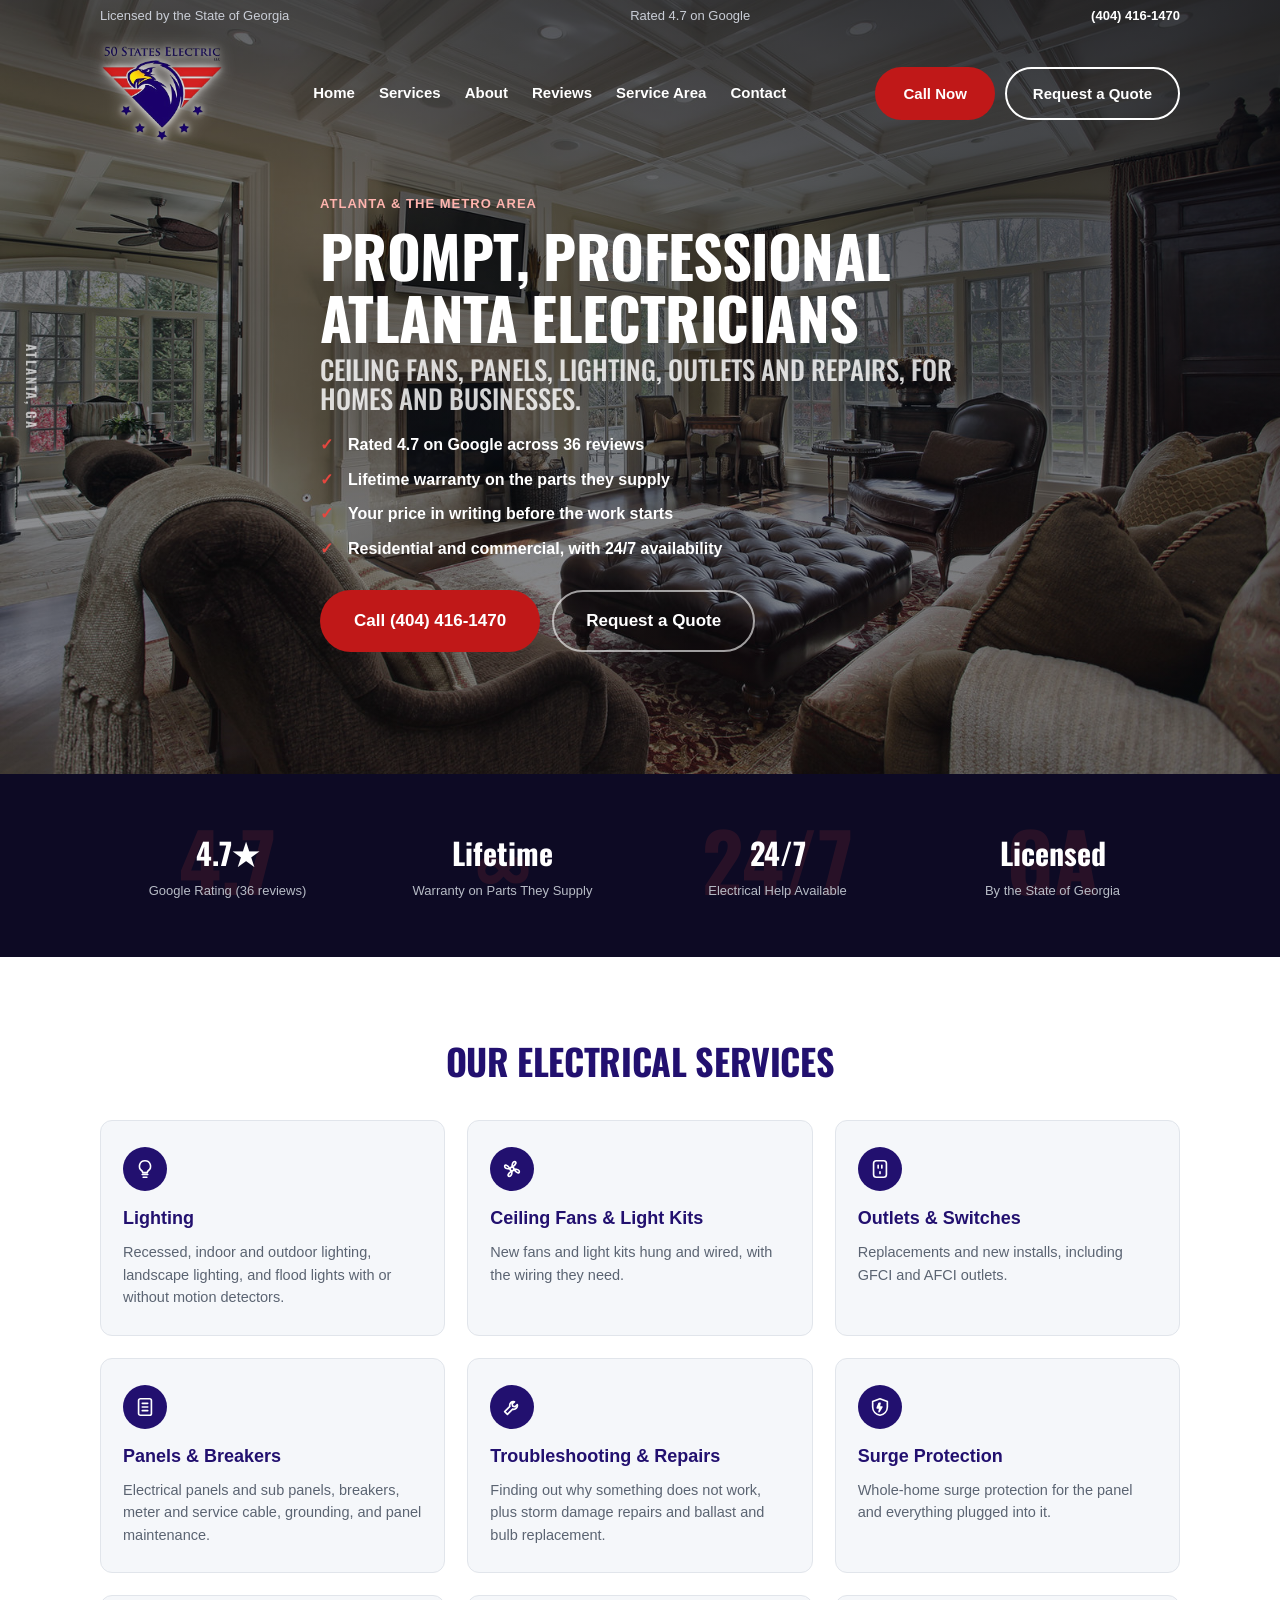
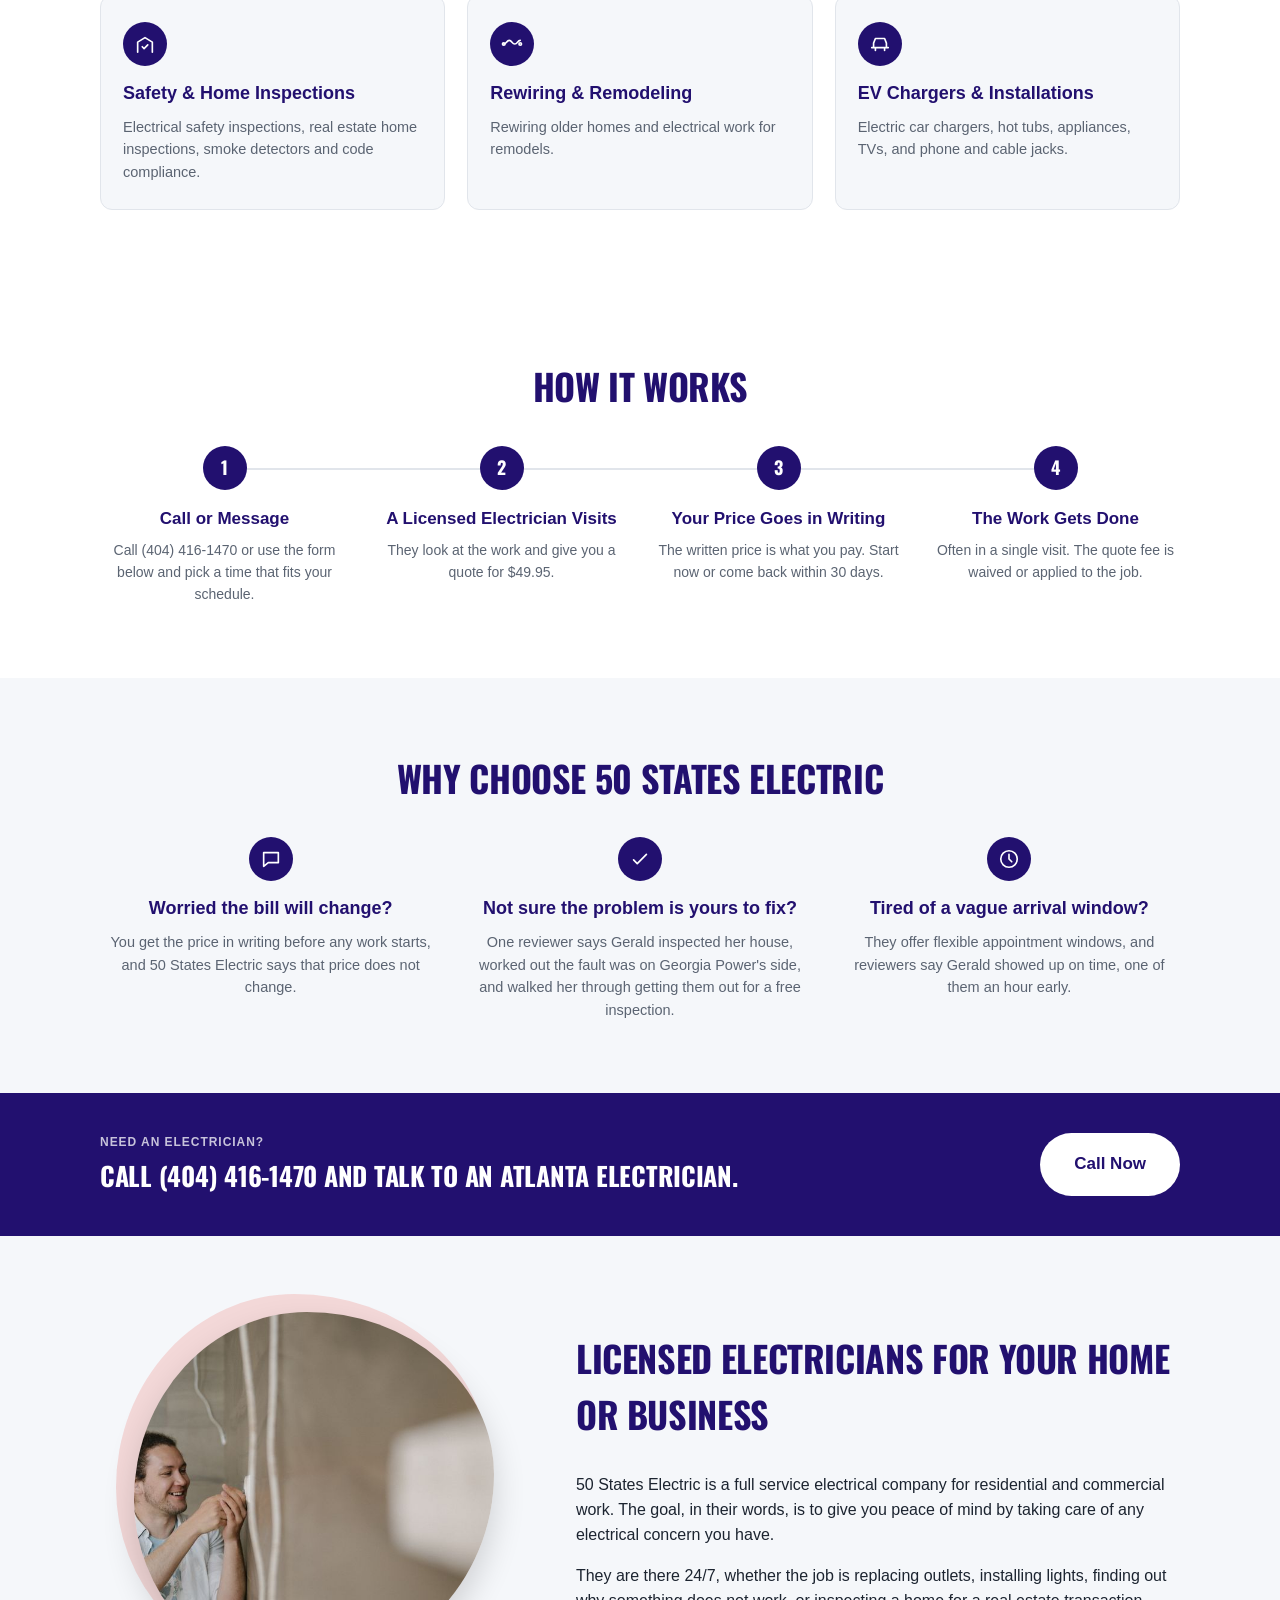
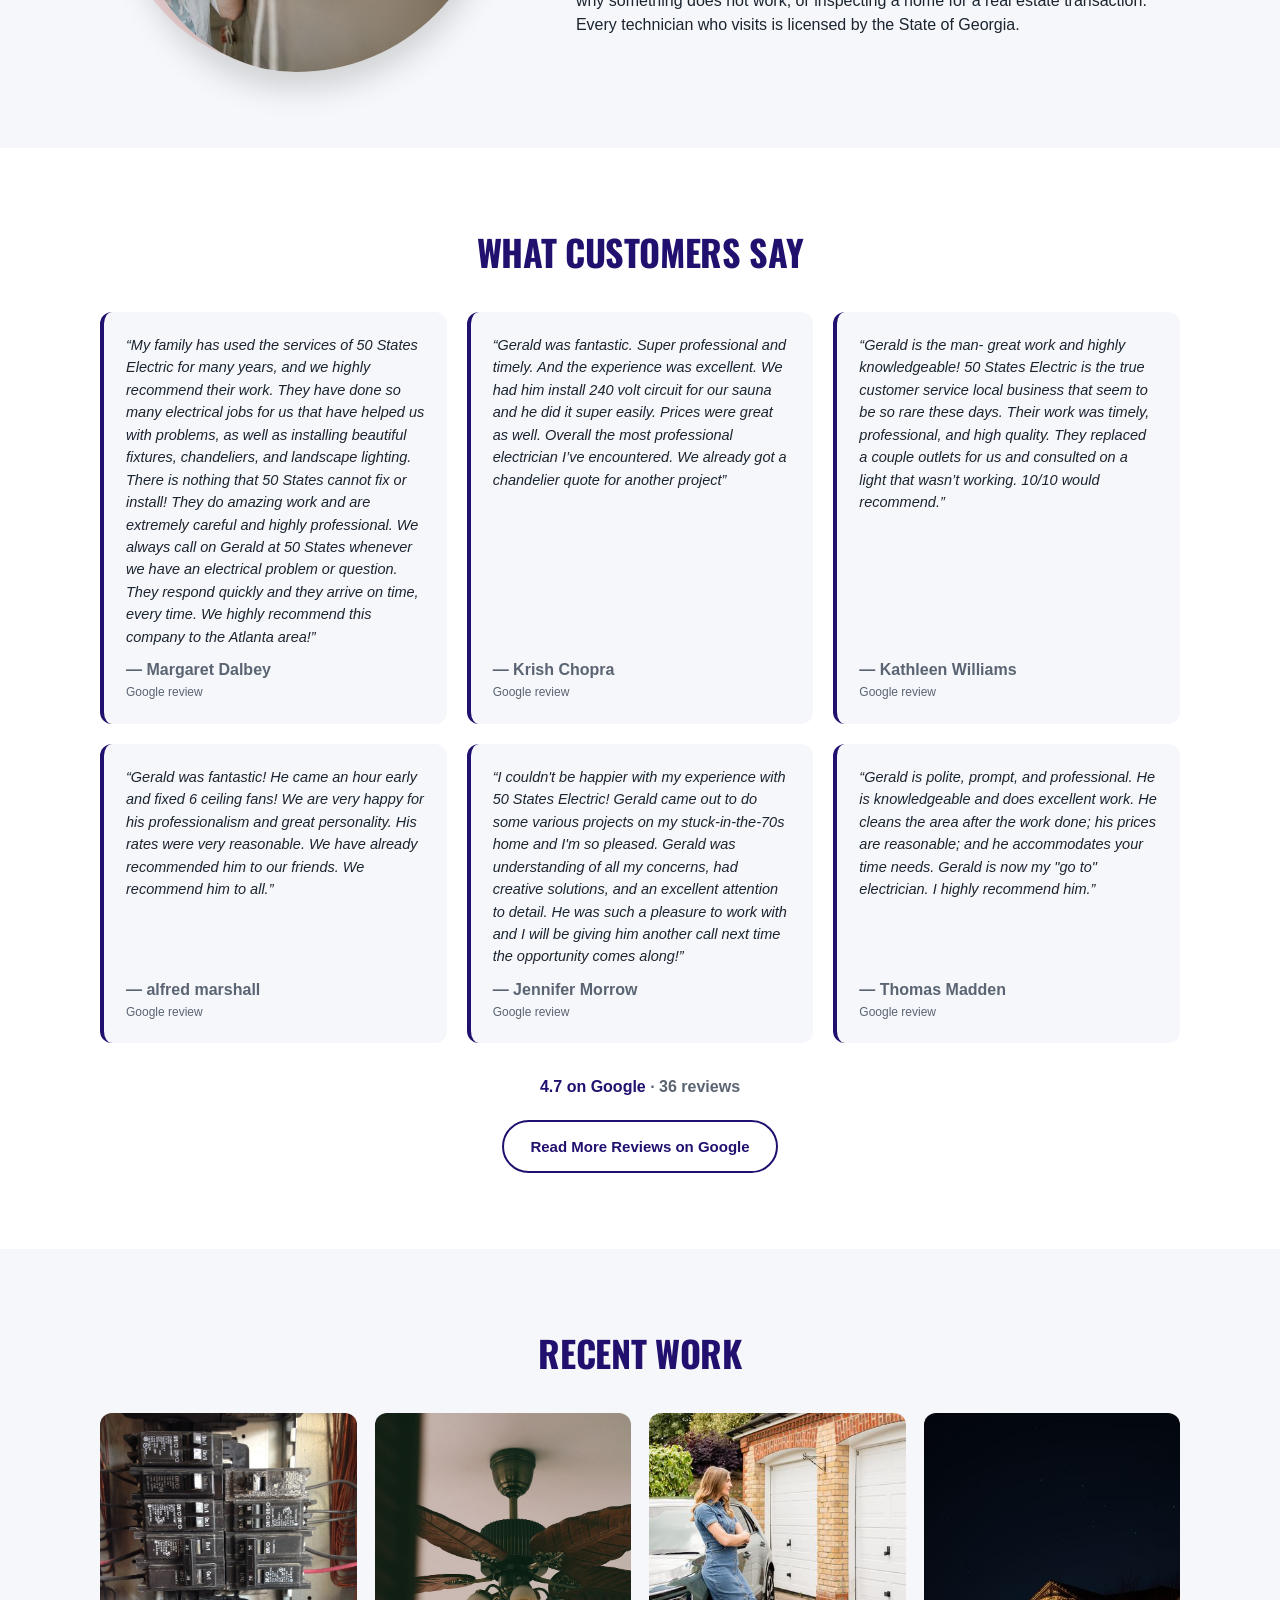
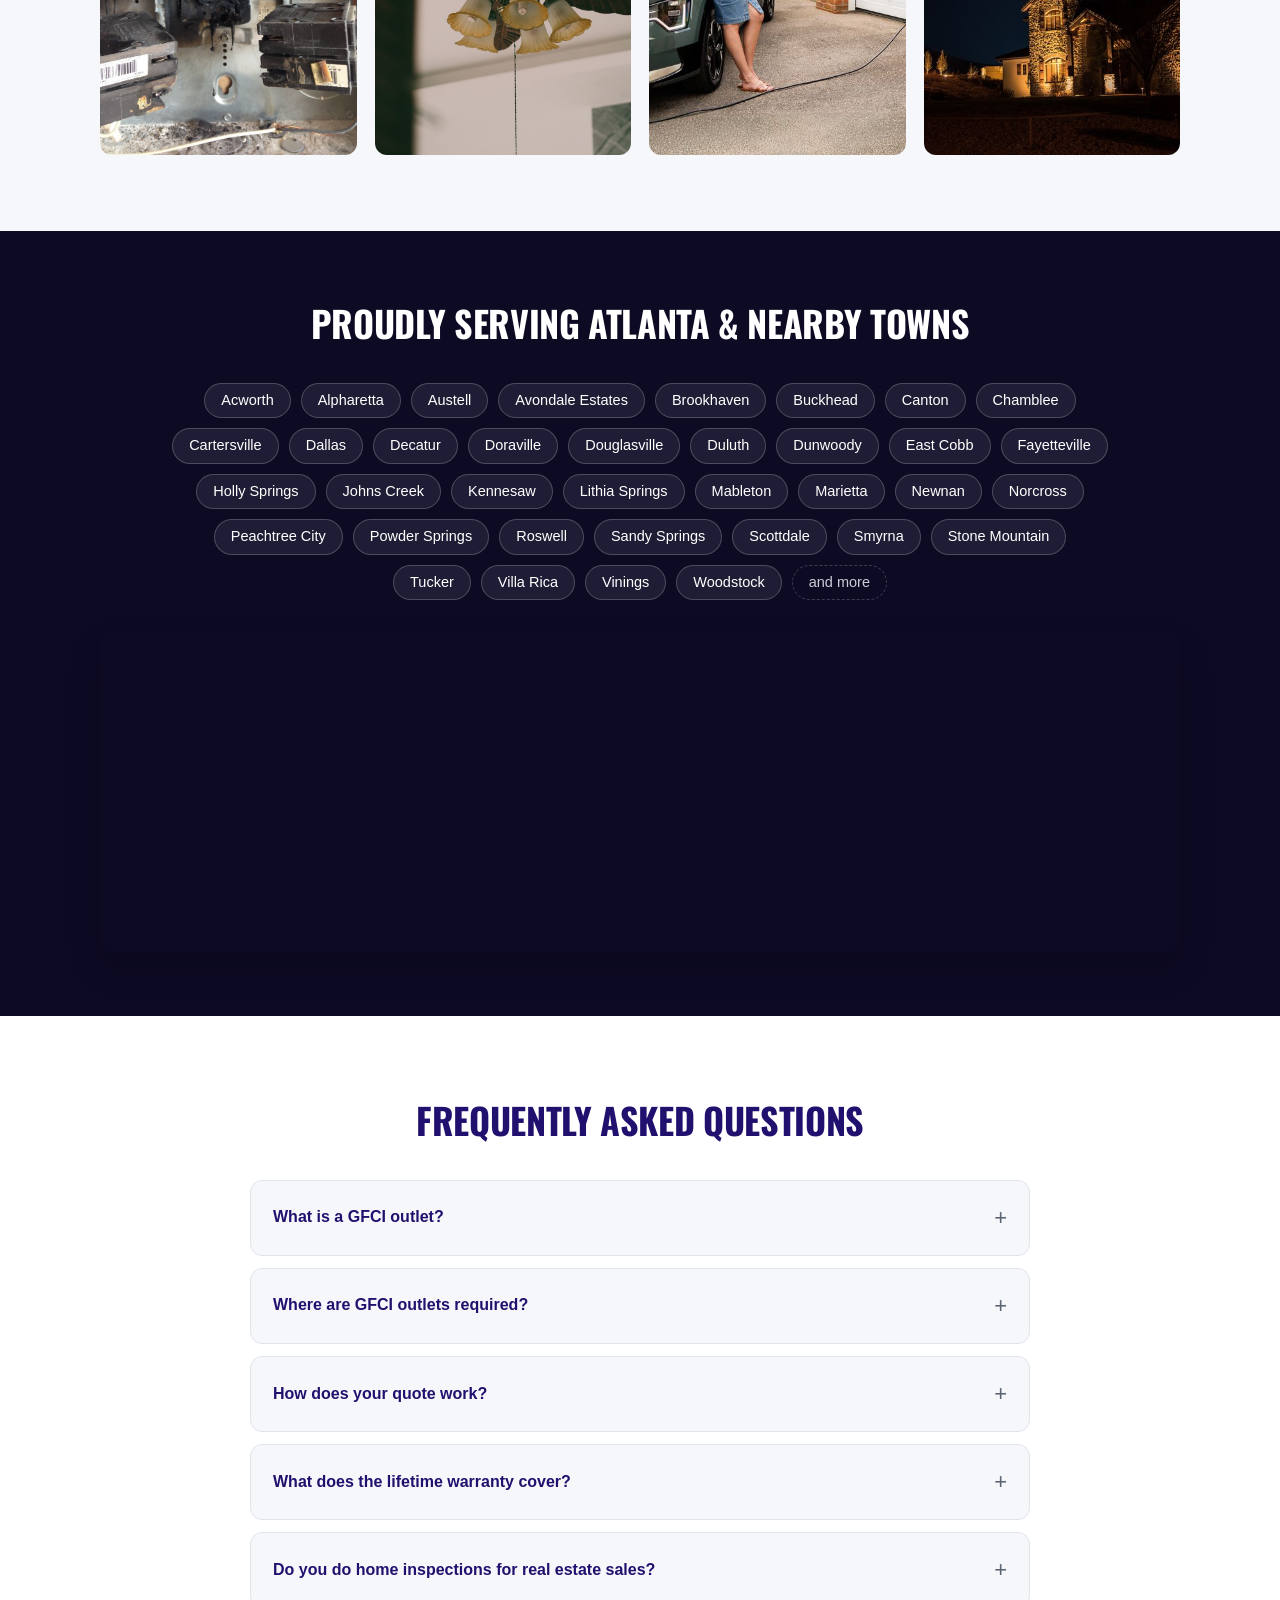
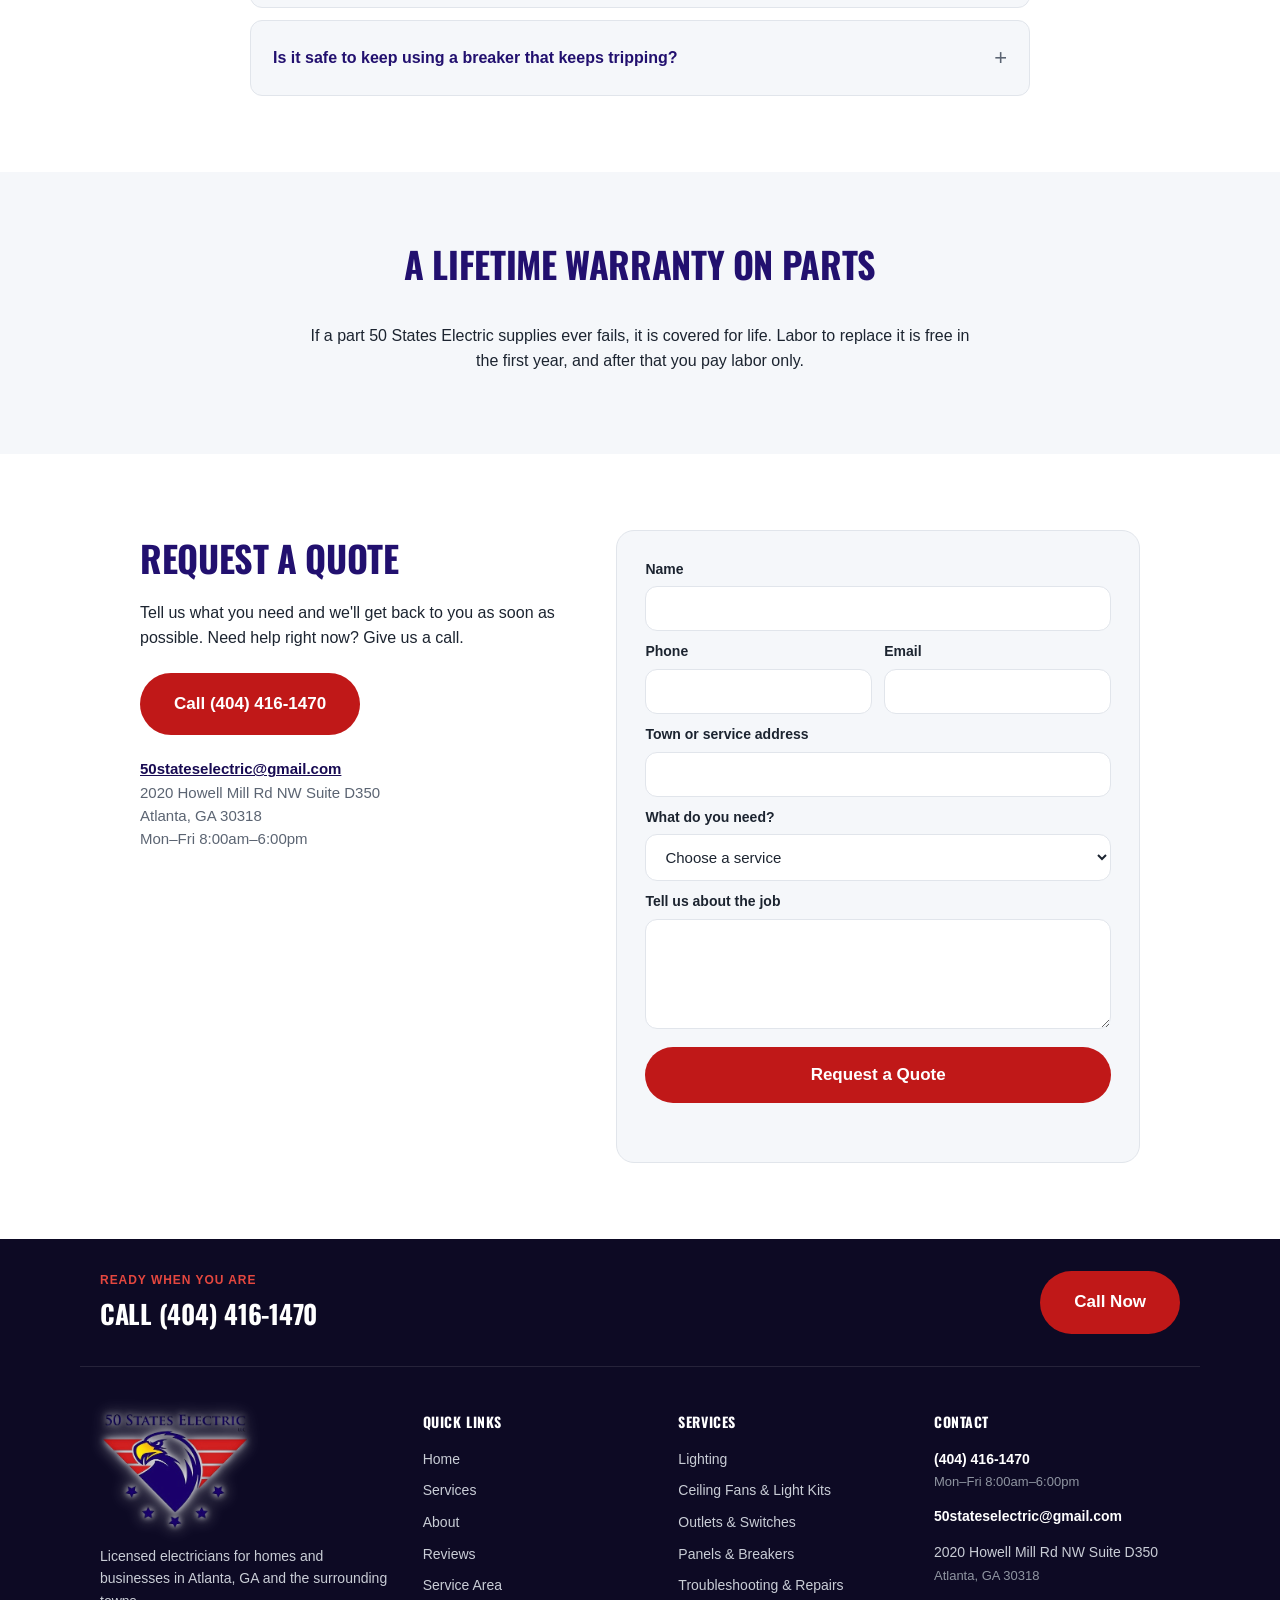
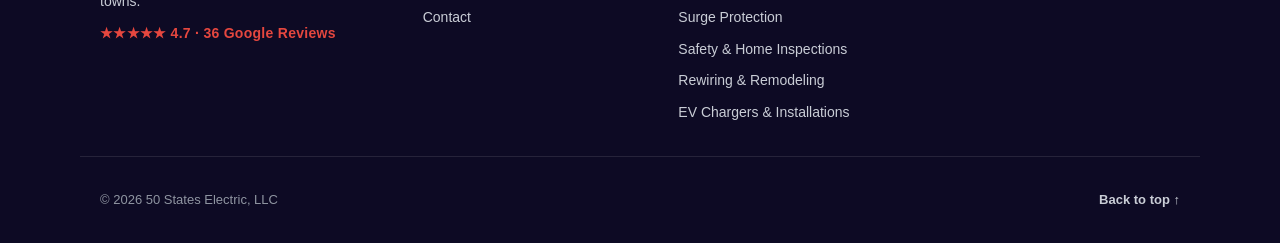
==== index.html @ 2126b383 "Free homepage rebuild for 50 States Electric (Atlanta, GA) Google rating (4.7, 36) and 6 verbatim Go" ====
<!DOCTYPE html>
<html lang="en">
<head>
<meta charset="UTF-8">
<meta name="viewport" content="width=device-width, initial-scale=1.0">
<title>Atlanta Electricians | 50 States Electric, LLC</title>
<meta name="description" content="Licensed Atlanta electricians for ceiling fans, panels, lighting and repairs. Rated 4.7 on Google, lifetime warranty on parts. Call (404) 416-1470.">
<meta name="robots" content="index, follow">
<meta property="og:type" content="website">
<meta property="og:site_name" content="50 States Electric, LLC">
<meta property="og:title" content="Atlanta Electricians | 50 States Electric, LLC">
<meta property="og:description" content="Ceiling fans, panels, lighting, outlets and repairs across metro Atlanta. Rated 4.7 on Google. Call (404) 416-1470.">
<meta property="og:locale" content="en_US">
<meta name="twitter:card" content="summary_large_image">
<meta name="twitter:title" content="Atlanta Electricians | 50 States Electric, LLC">
<meta name="twitter:description" content="Ceiling fans, panels, lighting, outlets and repairs across metro Atlanta. Rated 4.7 on Google.">
<!-- TODO before launch: add <link rel="canonical">, og:url, and og:image / twitter:image
     (needs a real domain and a hosted image; a data: URI won't work for social scrapers). -->
<script type="application/ld+json">
{
  "@context": "https://schema.org",
  "@type": "Electrician",
  "name": "50 States Electric, LLC",
  "telephone": "+1-404-416-1470",
  "email": "50stateselectric@gmail.com",
  "address": { "@type": "PostalAddress", "streetAddress": "2020 Howell Mill Rd NW Suite D350", "addressLocality": "Atlanta", "addressRegion": "GA", "postalCode": "30318", "addressCountry": "US" },
  "openingHoursSpecification": [{ "@type": "OpeningHoursSpecification", "dayOfWeek": ["Monday", "Tuesday", "Wednesday", "Thursday", "Friday"], "opens": "08:00", "closes": "18:00" }],
  "areaServed": [{ "@type": "City", "name": "Atlanta, GA" }, { "@type": "City", "name": "Marietta, GA" }, { "@type": "City", "name": "Decatur, GA" }, { "@type": "City", "name": "Sandy Springs, GA" }, { "@type": "City", "name": "Roswell, GA" }, { "@type": "City", "name": "Alpharetta, GA" }],
  "aggregateRating": { "@type": "AggregateRating", "ratingValue": "4.7", "reviewCount": "36", "bestRating": "5" },
  "review": [
    {"@type": "Review", "author": {"@type": "Person", "name": "Margaret Dalbey"}, "reviewBody": "My family has used the services of 50 States Electric for many years, and we highly recommend their work. They have done so many electrical jobs for us that have helped us with problems, as well as installing beautiful fixtures, chandeliers, and landscape lighting. There is nothing that 50 States cannot fix or install! They do amazing work and are extremely careful and highly professional. We always call on Gerald at 50 States whenever we have an electrical problem or question. They respond quickly and they arrive on time, every time. We highly recommend this company to the Atlanta area!"},
    {"@type": "Review", "author": {"@type": "Person", "name": "Krish Chopra"}, "reviewBody": "Gerald was fantastic. Super professional and timely. And the experience was excellent. We had him install 240 volt circuit for our sauna and he did it super easily. Prices were great as well. Overall the most professional electrician I’ve encountered. We already got a chandelier quote for another project"},
    {"@type": "Review", "author": {"@type": "Person", "name": "Kathleen Williams"}, "reviewBody": "Gerald is the man- great work and highly knowledgeable! 50 States Electric is the true customer service local business that seem to be so rare these days. Their work was timely, professional, and high quality. They replaced a couple outlets for us and consulted on a light that wasn’t working. 10/10 would recommend."},
    {"@type": "Review", "author": {"@type": "Person", "name": "alfred marshall"}, "reviewBody": "Gerald was fantastic! He came an hour early and fixed 6 ceiling fans! We are very happy for his professionalism and great personality. His rates were very reasonable. We have already recommended him to our friends. We recommend him to all."},
    {"@type": "Review", "author": {"@type": "Person", "name": "Jennifer Morrow"}, "reviewBody": "I couldn't be happier with my experience with 50 States Electric! Gerald came out to do some various projects on my stuck-in-the-70s home and I'm so pleased. Gerald was understanding of all my concerns, had creative solutions, and an excellent attention to detail. He was such a pleasure to work with and I will be giving him another call next time the opportunity comes along!"},
    {"@type": "Review", "author": {"@type": "Person", "name": "Thomas Madden"}, "reviewBody": "Gerald is polite, prompt, and professional. He is knowledgeable and does excellent work. He cleans the area after the work done; his prices are reasonable; and he accommodates your time needs. Gerald is now my \"go to\" electrician. I highly recommend him."}
  ]
}
</script>
<link rel="preconnect" href="https://fonts.googleapis.com">
<link rel="preconnect" href="https://fonts.gstatic.com" crossorigin>
<link href="https://fonts.googleapis.com/css2?family=Oswald:wght@500;700&display=swap" rel="stylesheet">
<style>
/* ============ Design tokens ============
   Swap these per-business. Pull the primary/accent from the business's real
   logo/brand if they have one — sample the actual pixel colors (PIL/Pillow)
   rather than eyeballing a hex value, it's consistently more accurate.
   Otherwise this navy/amber pairing reads as "trades/trust" without looking
   like a template. Keep it to ONE dominant accent color doing all the
   CTA/heading work; a second brand color (if any) should stay a sparing
   accent (underlines, stat ghost numerals) rather than a second competing
   button color. Dark sections use a near-black ink rather than a second
   brand color — see "Modern visual design patterns" in references/patterns.md. */
:root {
  --color-primary: #22106f;      /* logo navy, sampled from the eagle logo (~#180060) lightened slightly */
  --color-primary-dark: #170a52;
  --color-ink: #0d0a24;          /* near-black — full-bleed section bands */
  --color-accent: #e5473f;       /* logo red (sampled ~#c01818), lightened for use on dark bands */
  --color-accent-dark: #c01818;
  --color-text: #1c2430;
  --color-text-muted: #5b6472;
  --color-bg: #ffffff;
  --color-bg-alt: #f5f7fa;
  --color-border: #e1e5eb;
  --font-body: -apple-system, BlinkMacSystemFont, "Segoe UI", Roboto, Helvetica, Arial, sans-serif;
  --font-heading: "Oswald", var(--font-body);
  --radius: 12px;
  --radius-pill: 999px;
  --shadow: 0 2px 10px rgba(0,0,0,.08);
  --shadow-lift: 0 16px 32px rgba(0,0,0,.16);
}

* { box-sizing: border-box; }
html { scroll-behavior: smooth; }
body {
  margin: 0;
  font-family: var(--font-body);
  color: var(--color-text);
  background: var(--color-bg);
  line-height: 1.55;
}
img { max-width: 100%; display: block; }
a { color: inherit; }
.wrap { max-width: 1120px; margin: 0 auto; padding: 0 20px; }

.skip-link {
  position: absolute; left: -999px; top: 0; background: #fff; color: #000;
  padding: 10px 16px; z-index: 100;
}
.skip-link:focus { left: 10px; top: 10px; }

/* Scroll-reveal: opacity + slight rise, disabled outright for reduced-motion.
   Motion is decoration only — never applied to phone numbers or CTAs. */
.reveal { opacity: 0; transform: translateY(16px); transition: opacity .5s ease, transform .5s ease; }
.reveal.is-visible { opacity: 1; transform: translateY(0); }
@media (prefers-reduced-motion: reduce) {
  .reveal { opacity: 1; transform: none; transition: none; }
}

/* ============ Buttons ============ */
.btn {
  display: inline-block;
  padding: 13px 26px;
  border-radius: var(--radius-pill);
  font-weight: 600;
  text-decoration: none;
  border: 2px solid transparent;
  cursor: pointer;
  font-size: 15px;
  transition: background .15s ease, color .15s ease, border-color .15s ease, transform .15s ease;
}
.btn-primary { background: var(--color-primary); color: #fff; }
.btn-primary:hover { background: var(--color-primary-dark); }
.btn-outline { background: transparent; border-color: currentColor; }
.btn-outline:hover { background: rgba(0,0,0,.05); }
.btn-lg { padding: 16px 32px; font-size: 17px; }

/* ============ Header (transparent over the full-bleed hero photo, solid once scrolled) ============
   position: absolute at rest — NOT sticky — so the hero photo starts at true y=0 behind it;
   .is-scrolled (toggled in the footer script as soon as scrollY > 12) switches it to fixed with
   a solid background, which is normal sticky-header behavior for the rest of the page. */
.site-header { position: absolute; top: 0; left: 0; right: 0; z-index: 50; }
.site-header.is-scrolled { position: fixed; }

/* Once the header is fixed (scrolled), a bare anchor jump (skip-link, back-to-top, the footer's
   real #services link) lands the target flush with the viewport's true top — right where the
   fixed header now sits, burying the section's own heading under it. scroll-margin-top offsets
   the landing spot by the scrolled header's real height (measured: ~98px desktop, ~53px under
   the 640px breakpoint where the topbar is already hidden) plus a little breathing room. */
#main, #services, #about, #reviews, #service-area, #contact { scroll-margin-top: 112px; }
@media (max-width: 640px) {
  #main, #services, #about, #reviews, #service-area, #contact { scroll-margin-top: 66px; }
}

.topbar {
  background: transparent;
  color: #c9cdd6;
  font-size: 13px;
  transition: background .3s ease;
}
.site-header.is-scrolled .topbar { background: var(--color-ink); }
.topbar-inner {
  display: flex; flex-wrap: wrap; gap: 8px 20px;
  justify-content: space-between; align-items: center;
  padding: 6px 20px;
}
.topbar-phone { color: #fff; font-weight: 700; text-decoration: none; }
/* The topbar is sticky-header chrome that eats a disproportionate chunk of a
   phone viewport on every scroll position. The phone number is already a
   persistent nav button and a persistent bottom bar on mobile, so the topbar
   (hours + address) is redundant below this width — drop it to give content
   the room back. */
@media (max-width: 640px) {
  .topbar { display: none; }
}

.main-nav {
  display: flex; align-items: center; justify-content: space-between;
  gap: 16px; padding: 12px 20px;
  background: transparent;
  border-bottom: 1px solid transparent;
  transition: padding .2s ease, box-shadow .2s ease, background .3s ease, border-color .3s ease, backdrop-filter .3s ease;
}
.site-header.is-scrolled .main-nav {
  padding: 6px 20px; box-shadow: var(--shadow);
  background: rgba(255,255,255,.9);
  backdrop-filter: saturate(180%) blur(8px);
  border-bottom-color: var(--color-border);
}
.logo { display: flex; align-items: center; gap: 10px; text-decoration: none; }
.logo-badge {
  width: 60px; height: 60px; border-radius: 50%; overflow: hidden;
  position: relative; flex-shrink: 0; background: #fff;
  box-shadow: inset 0 0 0 1px var(--color-border);
  transition: width .2s ease, height .2s ease;
}
.site-header.is-scrolled .logo-badge { width: 46px; height: 46px; }
.logo-badge img { width: 100%; height: 100%; object-fit: cover; }
.logo-text {
  font-family: var(--font-heading); font-size: 22px; font-weight: 700;
  color: var(--color-primary); letter-spacing: -0.01em; text-transform: uppercase;
}
.nav-links { list-style: none; display: flex; gap: 24px; margin: 0; padding: 0; }
.nav-links a { text-decoration: none; font-weight: 600; font-size: 15px; color: #fff; transition: color .3s ease; }
.site-header.is-scrolled .nav-links a { color: var(--color-text); }
.nav-links a:hover { color: var(--color-accent); }
.site-header.is-scrolled .nav-links a:hover { color: var(--color-primary); }
.nav-ctas { display: flex; gap: 10px; }
.nav-ctas .btn-outline { border-color: #fff; color: #fff; transition: color .3s ease, border-color .3s ease; }
.site-header.is-scrolled .nav-ctas .btn-outline { border-color: var(--color-primary); color: var(--color-primary); }

/* Hamburger toggle — hidden on desktop, shown under the mobile breakpoint */
.menu-toggle {
  display: none; flex-direction: column; justify-content: center; align-items: center;
  gap: 5px; width: 40px; height: 40px; padding: 8px; margin: 0;
  background: transparent; border: none; cursor: pointer; flex-shrink: 0;
}
.menu-toggle span {
  display: block; width: 100%; height: 2px; background: #fff;
  border-radius: 2px; transition: transform .2s ease, opacity .2s ease, background .3s ease;
}
.site-header.is-scrolled .menu-toggle span { background: var(--color-primary); }
.menu-toggle[aria-expanded="true"] span:nth-child(1) { transform: translateY(7px) rotate(45deg); }
.menu-toggle[aria-expanded="true"] span:nth-child(2) { opacity: 0; }
.menu-toggle[aria-expanded="true"] span:nth-child(3) { transform: translateY(-7px) rotate(-45deg); }

/* Mobile dropdown menu — holds the nav links AND the Call/Estimate buttons on
   mobile, since there's no room for them in the header bar itself. Anchored
   under the header as a floating panel so it overlays the page instead of
   pushing content down. */
.mobile-menu {
  display: none;
  position: absolute; top: 100%; left: 0; right: 0;
  background: #fff; border-bottom: 1px solid var(--color-border);
  box-shadow: var(--shadow-lift);
  padding: 8px 20px 24px;
}
.mobile-menu.is-open { display: block; }
.mobile-menu-links { list-style: none; margin: 0; padding: 0; display: grid; }
.mobile-menu-links a {
  display: block; padding: 14px 2px; font-weight: 600; font-size: 16px;
  text-decoration: none; color: var(--color-text); border-bottom: 1px solid var(--color-border);
}
.mobile-menu-ctas { display: grid; gap: 10px; margin-top: 16px; }
.mobile-menu-ctas .btn { text-align: center; width: 100%; }
.mobile-menu-ctas .btn-outline { border-color: var(--color-primary); color: var(--color-primary); }

@media (max-width: 860px) {
  .nav-links { display: none; }  /* desktop inline nav — replaced by the mobile menu below */
  .nav-ctas { display: none; }   /* header buttons — moved into the mobile menu, not the header bar */
  .menu-toggle { display: flex; }
  .main-nav { position: relative; flex-wrap: nowrap; }
}
@media (min-width: 861px) {
  .mobile-menu { display: none !important; }
}

/* ============ Hero (premium/editorial tier — full-bleed photo, not boxed) ============
   Photo fills the section edge-to-edge with a dark gradient overlay for legibility; copy sits
   on top in a single column. Pairs with the transparent-over-photo header below: the header is
   taken out of flow (position: absolute) so the hero starts at true y=0 behind it, then swaps
   to position: fixed with a solid background once .is-scrolled is set (see site-header rules) —
   position: sticky does NOT work for this, it still reserves its own flow space. */
.hero {
  position: relative; min-height: 86vh; display: flex; align-items: center;
  overflow: hidden; background: var(--color-ink); color: #fff;
}
.hero-bg-photo {
  position: absolute; inset: 0; width: 100%; height: 100%; object-fit: cover; z-index: 0;
}
.hero::before {
  content: ""; position: absolute; inset: 0; z-index: 1; pointer-events: none;
  background: linear-gradient(200deg, rgba(6,8,14,.82) 0%, rgba(6,8,14,.55) 45%, rgba(6,8,14,.4) 100%);
}
.hero-inner {
  position: relative; z-index: 2;
  /* Longhand only — a shorthand `padding: Xpx 0 Ypx` here would silently wipe the horizontal
     padding .wrap already supplies (documented pitfall; verified with getComputedStyle below). */
  padding-top: 168px; padding-bottom: 96px;
}
.hero-copy { max-width: 640px; }
.eyebrow {
  text-transform: uppercase; letter-spacing: .08em; font-size: 13px;
  font-weight: 700; color: var(--color-accent); margin: 0 0 10px;
}
.hero h1 {
  font-family: var(--font-heading); font-size: clamp(34px, 5.2vw, 58px);
  line-height: 1.08; margin: 0 0 20px; color: #fff;
  text-transform: uppercase; letter-spacing: -0.01em;
}
.hero h1 .h1-sub {
  display: block; font-size: 0.46em; letter-spacing: 0;
  color: rgba(255,255,255,.82); font-weight: 500; margin-top: 6px;
}
.trust-bullets { list-style: none; margin: 0 0 28px; padding: 0; display: grid; gap: 10px; }
.trust-bullets li { font-weight: 600; padding-left: 28px; position: relative; }
.trust-bullets li::before {
  content: "✓"; position: absolute; left: 0; color: var(--color-accent); font-weight: 800;
}
.hero-ctas { display: flex; gap: 12px; flex-wrap: wrap; }

/* Rotated vertical edge label — a near-zero-cost editorial detail (see "Premium/editorial
   design tier" in references/patterns.md). Hidden on narrow phones where there's no room. */
.hero-edge-label {
  position: absolute; left: 22px; top: 50%; transform: translateY(-50%);
  writing-mode: vertical-rl; text-orientation: mixed;
  color: rgba(255,255,255,.65); font-family: var(--font-heading); font-weight: 700;
  letter-spacing: .14em; font-size: 13px; text-transform: uppercase; z-index: 2;
}
@media (max-width: 700px) { .hero-edge-label { display: none; } }

.photo-placeholder {
  background: repeating-linear-gradient(45deg, #dde3ec, #dde3ec 12px, #eef1f6 12px, #eef1f6 24px);
  border: 2px dashed #b7c0cf;
  border-radius: var(--radius);
  min-height: 280px;
  display: flex; align-items: center; justify-content: center;
  color: #5b6472; font-weight: 700; text-align: center; padding: 20px;
}

@media (max-width: 700px) {
  .hero { min-height: 78vh; }
}

/* ============ Trust stats bar (ghost-numeral treatment) ============
   data-ghost repeats the stat value as a huge, low-opacity watermark behind
   it — the single highest-payoff visual device found in the modern-design
   research. font-size uses clamp(), not a fixed px — a fixed size overflows
   into the neighboring column on narrow phones. */
.stats-bar { background: var(--color-ink); color: #fff; padding: 44px 0; }
.stats-grid {
  display: grid; grid-template-columns: repeat(4, 1fr); gap: 20px; text-align: center;
}
.stat { position: relative; padding: 12px 8px; overflow: hidden; }
.stat::before {
  content: attr(data-ghost);
  position: absolute; top: 50%; left: 50%; transform: translate(-50%, -55%);
  font-family: var(--font-heading); font-size: clamp(36px, 12vw, 80px); font-weight: 700;
  color: var(--color-accent); opacity: .12; white-space: nowrap; z-index: 0;
  pointer-events: none;
}
.stat-value { position: relative; z-index: 1; display: block; font-family: var(--font-heading); font-size: 30px; font-weight: 700; }
.stat-label { position: relative; z-index: 1; display: block; font-size: 13px; color: #b7bcc6; margin-top: 4px; }
@media (max-width: 700px) { .stats-grid { grid-template-columns: repeat(2, 1fr); } }

/* ============ Services ============ */
.services { padding: 76px 0; }
.services h2, .about h2, .testimonials h2, .service-area h2, .guarantee h2, .contact h2,
.process h2, .why-us h2, .gallery h2, .faq h2 {
  font-family: var(--font-heading); text-transform: uppercase; letter-spacing: -0.01em;
  font-size: clamp(26px, 3.4vw, 36px); color: var(--color-primary); margin: 0 0 32px; text-align: center;
}
.service-area h2 { color: #fff; }
.services-grid { display: grid; grid-template-columns: repeat(3, 1fr); gap: 22px; }
.service-card {
  background: var(--color-bg-alt); border-radius: var(--radius); padding: 26px 22px;
  border: 1px solid var(--color-border);
  transition: transform .2s ease, box-shadow .2s ease, border-color .2s ease;
}
.service-card:hover { transform: translateY(-6px); box-shadow: var(--shadow-lift); border-color: transparent; }
.service-icon {
  width: 44px; height: 44px; border-radius: 50%; background: var(--color-primary);
  display: flex; align-items: center; justify-content: center; margin-bottom: 14px;
}
.service-icon svg { width: 22px; height: 22px; stroke: #fff; fill: none; }
.service-card h3 { margin: 0 0 8px; color: var(--color-primary); font-size: 18px; }
.service-card p { margin: 0; color: var(--color-text-muted); font-size: 14.5px; }
@media (max-width: 860px) { .services-grid { grid-template-columns: repeat(2, 1fr); } }
@media (max-width: 560px) { .services-grid { grid-template-columns: 1fr; } }

/* ============ How It Works (process steps) ============ */
.process { padding: 72px 0; background: var(--color-bg); }
.process-grid { display: grid; grid-template-columns: repeat(4, 1fr); gap: 28px; position: relative; }
.process-grid::before {
  content: ""; position: absolute; top: 22px; left: 12.5%; right: 12.5%; height: 2px;
  background: var(--color-border); z-index: 0;
}
.process-step { position: relative; z-index: 1; text-align: center; }
.process-num {
  display: flex; align-items: center; justify-content: center; margin: 0 auto 16px;
  width: 44px; height: 44px; border-radius: 50%; background: var(--color-primary);
  color: #fff; font-family: var(--font-heading); font-weight: 700; font-size: 18px;
}
.process-step h3 { margin: 0 0 8px; color: var(--color-primary); font-size: 17px; }
.process-step p { margin: 0; color: var(--color-text-muted); font-size: 14px; }
@media (max-width: 860px) {
  .process-grid { grid-template-columns: 1fr 1fr; gap: 32px 20px; }
  .process-grid::before { display: none; }
}
@media (max-width: 480px) { .process-grid { grid-template-columns: 1fr; } }

/* ============ Why Choose Us ============ */
.why-us { padding: 72px 0; background: var(--color-bg-alt); }
.why-us-grid { display: grid; grid-template-columns: repeat(3, 1fr); gap: 28px; }
.why-us-item { text-align: center; }
.why-us-item .service-icon { margin: 0 auto 14px; }
.why-us-item h3 { margin: 0 0 8px; color: var(--color-primary); font-size: 18px; }
.why-us-item p { margin: 0; color: var(--color-text-muted); font-size: 14.5px; }
@media (max-width: 700px) { .why-us-grid { grid-template-columns: 1fr; gap: 32px; } }

/* ============ Mid-page CTA banner ============ */
.cta-banner { background: var(--color-primary); padding: 40px 0; }
.cta-banner-inner {
  display: flex; align-items: center; justify-content: space-between; gap: 20px; flex-wrap: wrap;
}
.cta-banner-eyebrow {
  margin: 0 0 4px; text-transform: uppercase; letter-spacing: .08em; font-size: 12px;
  font-weight: 700; color: rgba(255,255,255,.75);
}
.cta-banner h3 {
  margin: 0; font-family: var(--font-heading); text-transform: uppercase;
  font-size: clamp(19px, 2.4vw, 26px); color: #fff; letter-spacing: -0.01em;
}
.cta-banner .btn-primary { background: #fff; color: var(--color-primary); }
.cta-banner .btn-primary:hover { background: var(--color-bg-alt); }
@media (max-width: 560px) { .cta-banner-inner { flex-direction: column; text-align: center; } }

/* ============ About (blob-crop photo) ============
   A shaped (circle/blob) crop is the best fix for a stock or otherwise
   imperfect photo looking like an obvious placeholder rather than a
   deliberate design choice. */
.about { background: var(--color-bg-alt); padding: 76px 0; }
.about-inner { display: grid; grid-template-columns: .85fr 1.2fr; gap: 48px; align-items: center; }
.about-copy h2 { text-align: left; }
.about-media { position: relative; aspect-ratio: 1 / 1; max-width: 360px; margin: 0 auto; }
.about-media::before {
  content: ""; position: absolute; inset: -18px 6px 6px -18px;
  background: var(--color-accent); opacity: .18; border-radius: 48% 52% 55% 45% / 52% 45% 55% 48%;
  z-index: 0;
}
.about-media img.stock-photo {
  position: relative; z-index: 1; width: 100%; height: 100%; object-fit: cover;
  border-radius: 48% 52% 55% 45% / 52% 45% 55% 48%;
  box-shadow: var(--shadow-lift);
}
@media (max-width: 860px) { .about-inner { grid-template-columns: 1fr; } }

/* ============ Testimonials ============ */
.testimonials { padding: 76px 0; text-align: center; background: var(--color-bg); }
.testimonial-grid { display: grid; grid-template-columns: repeat(3, 1fr); gap: 20px; margin-bottom: 32px; text-align: left; }
.testimonial {
  margin: 0; background: var(--color-bg-alt); border-left: 4px solid var(--color-primary);
  padding: 22px; border-radius: var(--radius); display: flex; flex-direction: column;
  transition: transform .2s ease, box-shadow .2s ease;
}
.testimonial:hover { transform: translateY(-6px); box-shadow: var(--shadow-lift); }
.testimonial p { margin: 0 0 10px; font-style: italic; font-size: 14.5px; }
.testimonial cite { font-weight: 700; font-style: normal; color: var(--color-text-muted); margin-top: auto; }
@media (max-width: 900px) { .testimonial-grid { grid-template-columns: 1fr 1fr; } }
@media (max-width: 620px) { .testimonial-grid { grid-template-columns: 1fr; } }

/* ============ Recent Work gallery ============ */
.gallery { padding: 76px 0; background: var(--color-bg-alt); }
.gallery-grid { display: grid; grid-template-columns: repeat(4, 1fr); gap: 18px; }
/* .gallery-item is a real <button> (so it's keyboard/screen-reader operable), reset to look
   like the plain photo tile it replaces. */
.gallery-item {
  min-height: 0; aspect-ratio: 1 / 1; padding: 0; font-size: 13px;
  border: none; background: none; cursor: pointer; border-radius: var(--radius);
  display: block; width: 100%;
}
.gallery-item.photo-placeholder { padding: 12px; border-radius: var(--radius); }
img.stock-photo.gallery-photo {
  width: 100%; height: 100%; aspect-ratio: 1 / 1; object-fit: cover; border-radius: var(--radius);
  transition: transform .3s ease, box-shadow .3s ease;
}
.gallery-item:hover img.stock-photo.gallery-photo { transform: translateY(-4px); box-shadow: var(--shadow-lift); }
@media (max-width: 860px) { .gallery-grid { grid-template-columns: repeat(2, 1fr); } }

/* ============ Gallery lightbox ============
   Plain JS, zero dependencies. Focus moves to the close button on open and is trapped inside
   the dialog until closed; Escape closes and returns focus to the thumbnail that opened it. */
.lightbox {
  position: fixed; inset: 0; z-index: 200;
  display: flex; align-items: center; justify-content: center;
}
.lightbox[hidden] { display: none; }
.lightbox-backdrop { position: absolute; inset: 0; background: rgba(6,8,14,.9); }
.lightbox-content {
  position: relative; z-index: 1; max-width: min(900px, 92vw); max-height: 88vh;
  display: flex; flex-direction: column; align-items: center; gap: 12px;
}
.lightbox-img {
  max-width: 100%; max-height: 72vh; width: auto; height: auto;
  border-radius: var(--radius); box-shadow: var(--shadow-lift); display: block;
}
.lightbox-caption { color: #e7e9ee; font-size: 14px; text-align: center; margin: 0; max-width: 640px; }
.lightbox-close {
  position: absolute; top: -44px; right: 0; background: none; border: none; color: #fff;
  font-size: 32px; line-height: 1; cursor: pointer; padding: 4px 8px;
}
.lightbox-nav {
  position: absolute; top: 50%; transform: translateY(-50%);
  background: rgba(255,255,255,.12); border: none; color: #fff; width: 44px; height: 44px;
  border-radius: 50%; font-size: 26px; line-height: 1; cursor: pointer;
}
.lightbox-nav:hover { background: rgba(255,255,255,.24); }
.lightbox-prev { left: -56px; }
.lightbox-next { right: -56px; }
@media (max-width: 700px) {
  .lightbox-prev { left: 6px; }
  .lightbox-next { right: 6px; }
  .lightbox-close { top: -40px; }
}

/* ============ Service area (dark ink band) ============ */
.service-area { background: var(--color-ink); color: #fff; padding: 64px 0; text-align: center; }
.service-area-list { color: #c9cdd6; max-width: 760px; margin: 0 auto 28px; }
.map-embed { border-radius: var(--radius); overflow: hidden; box-shadow: var(--shadow-lift); }
.map-embed iframe { width: 100%; height: 320px; border: 0; display: block; filter: grayscale(.15); }

/* ============ FAQ (native details/summary accordion, zero JS) ============ */
.faq { padding: 76px 0; background: var(--color-bg); }
.faq-list { max-width: 780px; margin: 0 auto; display: grid; gap: 12px; }
.faq-item {
  background: var(--color-bg-alt); border: 1px solid var(--color-border); border-radius: var(--radius);
  padding: 4px 22px;
}
.faq-item summary {
  padding: 16px 0; font-weight: 700; color: var(--color-primary); cursor: pointer;
  list-style: none; display: flex; align-items: center; justify-content: space-between; gap: 16px;
}
.faq-item summary::-webkit-details-marker { display: none; }
.faq-item summary::after {
  content: "+"; font-size: 22px; font-weight: 400; color: var(--color-text-muted);
  flex-shrink: 0; transition: transform .2s ease;
}
.faq-item[open] summary::after { transform: rotate(45deg); }
.faq-item p { margin: 0 0 18px; color: var(--color-text-muted); font-size: 14.5px; }

/* ============ Guarantee ============ */
.guarantee { padding: 64px 0; text-align: center; background: var(--color-bg-alt); }
.guarantee-inner { max-width: 720px; margin: 0 auto; }
.guarantee blockquote { margin: 16px 0; font-style: italic; color: var(--color-text-muted); border-left: 3px solid var(--color-accent); padding-left: 16px; text-align: left; display: inline-block; }

/* ============ Contact ============ */
.contact { background: var(--color-bg); padding: 76px 0; text-align: center; }
.contact-inner { max-width: 520px; margin: 0 auto; }
.contact-inner .btn { margin-top: 22px; }
.contact-divider {
  margin: 22px 0 0; font-size: 13px; color: var(--color-text-muted);
  display: flex; align-items: center; gap: 12px;
}
.contact-divider::before, .contact-divider::after { content: ""; flex: 1; height: 1px; background: var(--color-border); }
.contact-form { display: grid; gap: 12px; margin-top: 20px; text-align: left; }
.contact-form input, .contact-form textarea {
  padding: 13px 15px; border: 1px solid var(--color-border); border-radius: var(--radius);
  font-family: inherit; font-size: 15px;
}
.contact-form textarea { min-height: 100px; resize: vertical; }

/* ============ Footer ============
   Not a bare 3-line block: a CTA band, a 4-column grid, a bottom bar. */
.site-footer { background: var(--color-ink); color: #c9cdd6; font-size: 14px; }

.footer-cta {
  display: flex; align-items: center; justify-content: space-between; gap: 20px;
  flex-wrap: wrap; padding-top: 32px; padding-bottom: 32px;
  border-bottom: 1px solid rgba(255,255,255,.1);
}
.footer-cta-eyebrow {
  margin: 0 0 4px; text-transform: uppercase; letter-spacing: .08em; font-size: 12px;
  font-weight: 700; color: var(--color-accent);
}
.footer-cta h3 {
  margin: 0; font-family: var(--font-heading); text-transform: uppercase;
  font-size: clamp(19px, 2.4vw, 26px); color: #fff; letter-spacing: -0.01em;
}

.footer-grid {
  display: grid; grid-template-columns: 1.3fr 1fr 1fr 1.1fr; gap: 32px;
  padding-top: 44px; padding-bottom: 32px;
}
.footer-col h4 {
  margin: 0 0 16px; color: #fff; font-family: var(--font-heading);
  text-transform: uppercase; font-size: 14px; letter-spacing: .04em;
}
.footer-brand .footer-logo { display: flex; align-items: center; gap: 10px; margin-bottom: 14px; }
.footer-brand .footer-logo .logo-badge { width: 52px; height: 52px; }
.footer-brand .footer-logo span.logo-text { font-size: 18px; color: #fff; }
.footer-brand p { margin: 0 0 10px; line-height: 1.6; }
.footer-rating { color: var(--color-accent); font-weight: 700; letter-spacing: .02em; }
.footer-col ul { list-style: none; margin: 0; padding: 0; display: grid; gap: 10px; }
.footer-col ul a { color: #c9cdd6; text-decoration: none; }
.footer-col ul a:hover { color: #fff; }
.footer-col .contact-line { margin: 0 0 14px; }
.footer-col .contact-line a { color: #fff; text-decoration: none; font-weight: 700; }
.footer-col .contact-line .muted { display: block; color: #8f95a1; font-size: 13px; margin-top: 2px; }

.footer-bottom {
  display: flex; align-items: center; justify-content: space-between; gap: 16px;
  flex-wrap: wrap; padding-top: 20px; padding-bottom: 20px;
  border-top: 1px solid rgba(255,255,255,.1);
  font-size: 13px; color: #8f95a1;
}
.back-to-top {
  color: #c9cdd6; text-decoration: none; font-weight: 600; font-size: 13px;
  background: none; border: none; cursor: pointer; padding: 0;
}
.back-to-top:hover { color: #fff; }

@media (max-width: 860px) {
  .footer-grid { grid-template-columns: 1fr 1fr; }
  .footer-brand { grid-column: 1 / -1; }
}
@media (max-width: 560px) {
  .footer-grid { grid-template-columns: 1fr; text-align: center; }
  .footer-brand .footer-logo { justify-content: center; }
  .footer-cta { flex-direction: column; text-align: center; }
  .footer-bottom { flex-direction: column; text-align: center; }
}

/* ============ Sticky mobile CTA ============ */
.sticky-cta {
  display: none;
  position: fixed; bottom: 0; left: 0; right: 0; z-index: 60;
  background: var(--color-primary); color: #fff; text-align: center;
  padding: 14px; font-weight: 800; text-decoration: none; font-size: 16px;
}
@media (max-width: 860px) { .sticky-cta { display: block; } body { padding-bottom: 54px; } }

/* ============ Ghost Coast Electric overrides ============
   The real logo is a black-and-white circle badge with the name lettered into it, so it drops
   straight into the circular .logo-badge crop with no wordmark beside it. Brand green sampled
   from the business's own site (rgb 68,145,51 = #449133); --color-primary is that green
   darkened slightly so white button text and green headings on white clear WCAG AA. */
.logo-badge { width: 76px; height: 76px; box-shadow: 0 2px 10px rgba(0,0,0,.35); }
.site-header.is-scrolled .logo-badge { width: 54px; height: 54px; }
.footer-brand .footer-logo .logo-badge { width: 84px; height: 84px; }

.emergency-callout {
  text-align: center; margin: 36px 0 0; font-weight: 600; color: var(--color-text-muted);
}

/* Real photo of downtown Rome, GA (from the business's own site) paired with the map,
   rather than stretched full-bleed — the source image is small (643x160) and would look
   soft blown up much larger than this. */
.service-area-grid {
  display: grid; grid-template-columns: 1fr 1.3fr; gap: 24px; align-items: stretch; margin-top: 8px;
}
.service-area-photo {
  margin: 0; border-radius: var(--radius); overflow: hidden; box-shadow: var(--shadow-lift);
  position: relative; display: flex;
}
.service-area-photo img { width: 100%; height: 100%; object-fit: cover; min-height: 220px; }
.service-area-photo figcaption {
  position: absolute; left: 0; right: 0; bottom: 0; padding: 10px 14px;
  background: linear-gradient(0deg, rgba(20,24,31,.85), transparent);
  color: #fff; font-size: 13px; font-weight: 600; text-align: left;
}
@media (max-width: 700px) {
  .service-area-grid { grid-template-columns: 1fr; }
}

/* Labeled form fields (never placeholder-only — a listed accessibility anti-pattern) */
.form-field { display: grid; gap: 6px; }
.form-field label { font-size: 13.5px; font-weight: 600; color: var(--color-text-muted); }
.contact-form input, .contact-form textarea { width: 100%; }

/* Explicit brand-colored focus ring, rather than relying on the browser default outline */
a:focus-visible, button:focus-visible, summary:focus-visible,
input:focus-visible, textarea:focus-visible {
  outline: 2px solid var(--color-primary); outline-offset: 2px;
}

.hero .btn-primary { background: var(--color-accent); color: #14181f; }
.hero .btn-primary:hover { background: #e8a444; }
.hero .btn-outline { color: #fff; border-color: rgba(255,255,255,.6); }
.hero .btn-outline:hover { background: rgba(255,255,255,.12); }
.hero-alt-phone { margin: 18px 0 0; font-size: 14px; color: rgba(255,255,255,.8); }
.hero-alt-phone a { color: #fff; font-weight: 700; }
.about-media img.stock-photo { object-position: center; }
.gallery-item img.stock-photo.gallery-photo { aspect-ratio: 3 / 4; }
.gallery-item { aspect-ratio: 3 / 4; }

.emergency-callout { margin-top: 32px; background: var(--color-ink); color: #fff; border-radius: var(--radius); padding: 22px 26px; display: flex; gap: 16px; align-items: center; justify-content: space-between; flex-wrap: wrap; }
.emergency-callout strong { font-family: var(--font-heading); text-transform: uppercase; font-size: 20px; }
.emergency-callout span { color: #c9cdd6; display: block; font-size: 14.5px; }
.emergency-callout .btn-primary { background: var(--color-accent); color: #14181f; }

/* Testimonials: 3 across on top, 2 wider below */
.testimonial-grid { grid-template-columns: repeat(6, 1fr); }
.testimonial-grid .testimonial { grid-column: span 2; }
.testimonial-grid .testimonial:nth-child(n+4) { grid-column: span 3; }
.testimonial cite span { display: block; font-weight: 500; font-size: 12px; }
@media (max-width: 900px) { .testimonial-grid { grid-template-columns: 1fr 1fr; } .testimonial-grid .testimonial, .testimonial-grid .testimonial:nth-child(n+4) { grid-column: span 1; } .testimonial-grid .testimonial:last-child { grid-column: 1 / -1; } }
@media (max-width: 620px) { .testimonial-grid { grid-template-columns: 1fr; } .testimonial-grid .testimonial:last-child { grid-column: auto; } }
.review-summary { color: var(--color-text-muted); margin: 0 0 20px; font-weight: 600; }
.review-summary strong { color: var(--color-primary); }
.review-links { display: flex; gap: 12px; justify-content: center; flex-wrap: wrap; }
.review-links .btn-outline { color: var(--color-primary); border-color: var(--color-primary); }

/* Contact: info + quote form (same layout as the other prospect builds) */
.contact-wrap { display: grid; grid-template-columns: .9fr 1.1fr; gap: 48px; align-items: start; text-align: left; max-width: 1040px; }
.contact-info h2 { text-align: left; margin-bottom: 16px; }
.contact-actions { display: flex; gap: 12px; flex-wrap: wrap; margin-top: 22px; }
.contact-lines { margin: 22px 0 0; color: var(--color-text-muted); font-size: 15px; }
.contact-lines a { color: var(--color-primary-dark); font-weight: 700; }
.contact-form { margin-top: 0; background: var(--color-bg-alt); border: 1px solid var(--color-border); border-radius: 18px; padding: 28px; gap: 10px; }
.contact-form input, .contact-form textarea, .contact-form select { width: 100%; padding: 13px 15px; border: 1px solid var(--color-border); border-radius: var(--radius); font-family: inherit; font-size: 15px; background: #fff; color: var(--color-text); }
.contact-form textarea { min-height: 110px; }
.contact-form label { font-weight: 600; font-size: 14px; margin-bottom: -4px; }
.contact-form .btn { margin-top: 8px; }
.form-row { display: grid; grid-template-columns: 1fr 1fr; gap: 12px; }
.form-row > div { display: grid; gap: 10px; }
.form-note { margin: 4px 0 0; font-size: 14px; color: var(--color-primary-dark); font-weight: 600; min-height: 1.2em; }
@media (max-width: 860px) { .contact-wrap { grid-template-columns: 1fr; gap: 28px; } }
@media (max-width: 480px) { .form-row { grid-template-columns: 1fr; } .contact-form { padding: 20px; } }

/* Real owner portrait: a rounded rectangle instead of the blob crop used for stock photos */
.about-media.real-photo { aspect-ratio: 3 / 4; max-width: 380px; }
.about-media.real-photo::before { border-radius: 24px; inset: -14px 10px 10px -14px; opacity: .22; }
.about-media.real-photo img { position: relative; z-index: 1; width: 100%; height: 100%; object-fit: cover; object-position: center 40%; border-radius: 18px; box-shadow: var(--shadow-lift); }
.hero-bg-photo { object-position: 70% 30%; }

/* Chat launcher: mirrors the "Let's Chat!" button on their current site, but routes to real channels
   (call, or the quote form) since their Wix chat can't be moved off Wix. */
.chat-widget { position: fixed; right: 20px; bottom: 20px; z-index: 900; font-family: var(--font-body); }
.chat-toggle {
  display: inline-flex; align-items: center; gap: 10px; border: 0; cursor: pointer;
  background: var(--color-primary); color: #fff; font: 700 15px/1 var(--font-body); letter-spacing: .06em; text-transform: uppercase;
  padding: 14px 20px; border-radius: var(--radius-pill); box-shadow: 0 8px 24px rgba(0,0,0,.28);
  transition: background .2s ease, transform .2s ease;
}
.chat-toggle:hover { background: var(--color-primary-dark); transform: translateY(-2px); }
.chat-toggle svg { width: 20px; height: 20px; fill: none; stroke: #fff; stroke-width: 2; stroke-linecap: round; stroke-linejoin: round; }
.chat-panel {
  position: absolute; right: 0; bottom: 62px; width: 300px; background: #fff; color: var(--color-text);
  border-radius: 16px; box-shadow: 0 16px 40px rgba(0,0,0,.28); overflow: hidden;
}
.chat-panel[hidden] { display: none; }
.chat-head { background: var(--color-ink); color: #fff; padding: 14px 18px; font-family: var(--font-heading); font-size: 18px; text-transform: uppercase; letter-spacing: .02em; }
.chat-body { padding: 16px 18px 18px; display: grid; gap: 10px; }
.chat-body p { margin: 0 0 4px; font-size: 14.5px; }
.chat-body .btn { text-align: center; }
.chat-body .btn-outline { color: var(--color-primary); border-color: var(--color-primary); }
@media (max-width: 860px) { .chat-widget { bottom: 70px; right: 14px; } .chat-toggle { padding: 12px 16px; font-size: 14px; } }
@media (max-width: 380px) { .chat-panel { width: calc(100vw - 28px); } }
@media (max-width: 860px) { .chat-label { display: none; } .chat-toggle { padding: 14px; } }


/* ============ 50 States Electric overrides ============ */
/* Logo is a wide eagle badge, not a round mark: show it whole, on white. */
.logo-badge { width: 124px; height: 99px; border-radius: 0; background: transparent; box-shadow: none; overflow: visible; }
.site-header.is-scrolled .logo-badge { width: 80px; height: 64px; box-shadow: none; }
.logo-badge img { object-fit: contain; padding: 0; filter: drop-shadow(0 0 3px rgba(255,255,255,.95)) drop-shadow(0 0 8px rgba(255,255,255,.6)); }
.site-header.is-scrolled .logo-badge img { filter: none; }
.hero .eyebrow { color: #ffb4ae; }
.footer-brand .footer-logo .logo-badge { width: 150px; height: 120px; }
.footer-brand .footer-logo .logo-badge img { filter: drop-shadow(0 0 3px rgba(255,255,255,.95)) drop-shadow(0 0 8px rgba(255,255,255,.6)); }

/* Buttons: one red CTA color on the navy palette. */
.btn-primary { background: #c01818; color: #fff; }
.btn-primary:hover { background: #a11212; }
.hero .btn-primary { background: #c01818; color: #fff; }
.hero .btn-primary:hover { background: #a11212; }
.emergency-callout .btn-primary, .chat-toggle { background: #c01818; color: #fff; }
.cta-banner .btn-primary { background: #fff; color: var(--color-primary); }
.cta-banner .btn-primary:hover { background: var(--color-bg-alt); }
.site-footer .btn-primary { background: #c01818; color: #fff; }
.site-header.is-scrolled .nav-links a:hover { color: #c01818; }

/* Testimonials: 6 reviews, 3 across, 2 rows. */
.testimonial-grid { grid-template-columns: repeat(3, 1fr); }
.testimonial-grid .testimonial, .testimonial-grid .testimonial:nth-child(n+4), .testimonial-grid .testimonial:last-child { grid-column: auto; }
@media (max-width: 900px) { .testimonial-grid { grid-template-columns: 1fr 1fr; } }
@media (max-width: 620px) { .testimonial-grid { grid-template-columns: 1fr; } }

/* Long town list under the service-area heading. */
.service-area-list { max-width: 880px; margin-left: auto; margin-right: auto; }

/* Service area: towns as chips instead of one long paragraph. */
.town-list { list-style: none; margin: 0 auto 32px; padding: 0; max-width: 940px; display: flex; flex-wrap: wrap; justify-content: center; gap: 10px; }
.town-list li { padding: 8px 16px; border-radius: 999px; background: rgba(255,255,255,.08); border: 1px solid rgba(255,255,255,.2); color: #fff; font-size: 14.5px; line-height: 1.2; transition: background .2s ease, border-color .2s ease; }
.town-list li:hover { background: rgba(229,71,63,.28); border-color: var(--color-accent); }
.town-list li.town-more { background: transparent; border-style: dashed; color: #c9cdd6; }

.hero-bg-photo { object-position: 50% 45%; }

</style>
</head>
<body>

<a class="skip-link" href="#main">Skip to main content</a>

<!-- ============ 1. HEADER ============ -->
<header class="site-header" id="site-header">
  <div class="topbar">
    <div class="wrap topbar-inner">
      <span class="topbar-item">Licensed by the State of Georgia</span>
      <span class="topbar-item">Rated 4.7 on Google</span>
      <a class="topbar-item topbar-phone" href="tel:+14044161470">(404) 416-1470</a>
    </div>
  </div>
  <div class="wrap main-nav">
    <a class="logo" href="#main" aria-label="50 States Electric, home">
      <span class="logo-badge"><img src="[data-uri]" alt="50 States Electric logo" width="378" height="303"></span>
    </a>
    <nav aria-label="Primary">
      <!-- Homepage-only teaser: nav items are inert until the full multipage build. -->
      <ul class="nav-links">
        <li><a href="#" onclick="return false;">Home</a></li>
        <li><a href="#" onclick="return false;">Services</a></li>
        <li><a href="#" onclick="return false;">About</a></li>
        <li><a href="#" onclick="return false;">Reviews</a></li>
        <li><a href="#" onclick="return false;">Service Area</a></li>
        <li><a href="#" onclick="return false;">Contact</a></li>
      </ul>
    </nav>
    <div class="nav-ctas">
      <a class="btn btn-primary" href="tel:+14044161470">Call Now</a>
      <a class="btn btn-outline" href="#contact">Request a Quote</a>
    </div>
    <button type="button" class="menu-toggle" id="menu-toggle" aria-expanded="false" aria-controls="mobile-menu" aria-label="Open menu">
      <span></span><span></span><span></span>
    </button>
    <div class="mobile-menu" id="mobile-menu">
      <ul class="mobile-menu-links">
        <li><a href="#" onclick="return false;">Home</a></li>
        <li><a href="#" onclick="return false;">Services</a></li>
        <li><a href="#" onclick="return false;">About</a></li>
        <li><a href="#" onclick="return false;">Reviews</a></li>
        <li><a href="#" onclick="return false;">Service Area</a></li>
        <li><a href="#" onclick="return false;">Contact</a></li>
      </ul>
      <div class="mobile-menu-ctas">
        <a class="btn btn-primary" href="tel:+14044161470">Call Now</a>
        <a class="btn btn-outline" href="#contact">Request a Quote</a>
      </div>
    </div>
  </div>
</header>

<main id="main">

  <!-- ============ 2. HERO ============ -->
  <!-- Hero photo: the living-room photo from the hero of 50stateselectric.com (their own choice of image;
       it looks like a stock library photo, not their job). Shows the work they do: ceiling fan, wall TV, recessed lights. -->
  <section class="hero">
    <img class="hero-bg-photo" src="[data-uri]" alt="Living room with a coffered ceiling, ceiling fan, recessed lights and a wall-mounted TV above a fireplace" loading="eager" width="1600" height="1067">
    <div class="hero-edge-label" aria-hidden="true">ATLANTA, GA</div>
    <div class="wrap hero-inner">
      <div class="hero-copy">
        <p class="eyebrow">Atlanta &amp; the Metro Area</p>
        <h1>Prompt, Professional Atlanta Electricians <span class="h1-sub">Ceiling fans, panels, lighting, outlets and repairs, for homes and businesses.</span></h1>
        <ul class="trust-bullets">
          <li>Rated 4.7 on Google across 36 reviews</li>
          <li>Lifetime warranty on the parts they supply</li>
          <li>Your price in writing before the work starts</li>
          <li>Residential and commercial, with 24/7 availability</li>
        </ul>
        <div class="hero-ctas">
          <a class="btn btn-primary btn-lg" href="tel:+14044161470">Call (404) 416-1470</a>
          <a class="btn btn-outline btn-lg" href="#contact">Request a Quote</a>
        </div>
      </div>
    </div>
  </section>

  <!-- ============ 3. TRUST STATS BAR ============
       Google 4.7 / 36 reviews read from their Google Business Profile (Sept 2026).
       Warranty, 24/7 and State of Georgia license are from their own About and home pages.
       Missing (ask the owner): license number, years in business. -->
  <section class="stats-bar" aria-label="Trust indicators">
    <div class="wrap stats-grid">
      <div class="stat reveal" data-ghost="4.7">
        <span class="stat-value">4.7★</span>
        <span class="stat-label">Google Rating (36 reviews)</span>
      </div>
      <div class="stat reveal" data-ghost="∞">
        <span class="stat-value">Lifetime</span>
        <span class="stat-label">Warranty on Parts They Supply</span>
      </div>
      <div class="stat reveal" data-ghost="24/7">
        <span class="stat-value">24/7</span>
        <span class="stat-label">Electrical Help Available</span>
      </div>
      <div class="stat reveal" data-ghost="GA">
        <span class="stat-value">Licensed</span>
        <span class="stat-label">By the State of Georgia</span>
      </div>
    </div>
  </section>

  <!-- ============ 4. SERVICES ============
       Grouped from the 26-item service list on 50stateselectric.com/services. -->
  <section id="services" class="services">
    <div class="wrap">
      <h2 class="reveal">Our Electrical Services</h2>
      <div class="services-grid">
        <div class="service-card reveal">
          <span class="service-icon" aria-hidden="true"><svg viewBox="0 0 24 24" stroke-width="1.8"><path d="M9 18h6M10 21h4M12 3a6 6 0 0 0-3.5 10.9c.6.5 1 1.2 1 2.1h5c0-.9.4-1.6 1-2.1A6 6 0 0 0 12 3z" stroke-linecap="round" stroke-linejoin="round" fill="none"/></svg></span>
          <h3>Lighting</h3>
          <p>Recessed, indoor and outdoor lighting, landscape lighting, and flood lights with or without motion detectors.</p>
        </div>
        <div class="service-card reveal">
          <span class="service-icon" aria-hidden="true"><svg viewBox="0 0 24 24" stroke-width="1.8"><circle cx="12" cy="12" r="2"/><path d="M12 10c0-4 1-6 3-6s2 3-3 6zM14 12c4 0 6 1 6 3s-3 2-6-3zM12 14c0 4-1 6-3 6s-2-3 3-6zM10 12c-4 0-6-1-6-3s3-2 6 3z" stroke-linecap="round" stroke-linejoin="round" fill="none"/></svg></span>
          <h3>Ceiling Fans &amp; Light Kits</h3>
          <p>New fans and light kits hung and wired, with the wiring they need.</p>
        </div>
        <div class="service-card reveal">
          <span class="service-icon" aria-hidden="true"><svg viewBox="0 0 24 24" stroke-width="1.8"><rect x="5" y="3" width="14" height="18" rx="3" fill="none"/><path d="M10 8v3M14 8v3M12 15v2" stroke-linecap="round"/></svg></span>
          <h3>Outlets &amp; Switches</h3>
          <p>Replacements and new installs, including GFCI and AFCI outlets.</p>
        </div>
        <div class="service-card reveal">
          <span class="service-icon" aria-hidden="true"><svg viewBox="0 0 24 24" stroke-width="1.8"><rect x="5" y="3" width="14" height="18" rx="2" fill="none"/><path d="M9 8h6M9 12h6M9 16h6" stroke-linecap="round"/></svg></span>
          <h3>Panels &amp; Breakers</h3>
          <p>Electrical panels and sub panels, breakers, meter and service cable, grounding, and panel maintenance.</p>
        </div>
        <div class="service-card reveal">
          <span class="service-icon" aria-hidden="true"><svg viewBox="0 0 24 24" stroke-width="1.8"><path d="M14.7 6.3a4 4 0 0 0-5 5L4 17l3 3 5.7-5.7a4 4 0 0 0 5-5l-2.4 2.4-2.6-.6-.6-2.6 2.6-2.2z" stroke-linecap="round" stroke-linejoin="round" fill="none"/></svg></span>
          <h3>Troubleshooting &amp; Repairs</h3>
          <p>Finding out why something does not work, plus storm damage repairs and ballast and bulb replacement.</p>
        </div>
        <div class="service-card reveal">
          <span class="service-icon" aria-hidden="true"><svg viewBox="0 0 24 24" stroke-width="1.8"><path d="M12 3 4 6v6c0 4.5 3.4 8 8 9 4.6-1 8-4.5 8-9V6l-8-3z" stroke-linecap="round" stroke-linejoin="round" fill="none"/><path d="m11 8-2 5h3l-1 4 3-5h-3l1-4z" stroke-linecap="round" stroke-linejoin="round"/></svg></span>
          <h3>Surge Protection</h3>
          <p>Whole-home surge protection for the panel and everything plugged into it.</p>
        </div>
        <div class="service-card reveal">
          <span class="service-icon" aria-hidden="true"><svg viewBox="0 0 24 24" stroke-width="1.8"><path d="M4 21V10l8-5 8 5v11" stroke-linecap="round" stroke-linejoin="round" fill="none"/><path d="m9 15 2 2 4-4" stroke-linecap="round" stroke-linejoin="round" fill="none"/></svg></span>
          <h3>Safety &amp; Home Inspections</h3>
          <p>Electrical safety inspections, real estate home inspections, smoke detectors and code compliance.</p>
        </div>
        <div class="service-card reveal">
          <span class="service-icon" aria-hidden="true"><svg viewBox="0 0 24 24" stroke-width="1.8"><path d="M3 12c3 0 3-4 6-4s3 4 6 4 3-4 6-4" stroke-linecap="round" stroke-linejoin="round" fill="none"/><circle cx="3" cy="12" r="1.4"/><circle cx="21" cy="12" r="1.4"/></svg></span>
          <h3>Rewiring &amp; Remodeling</h3>
          <p>Rewiring older homes and electrical work for remodels.</p>
        </div>
        <div class="service-card reveal">
          <span class="service-icon" aria-hidden="true"><svg viewBox="0 0 24 24" stroke-width="1.8"><path d="M5 16V11l2-5h10l2 5v5M3 16h18M7 19v-3M17 19v-3" stroke-linecap="round" stroke-linejoin="round" fill="none"/></svg></span>
          <h3>EV Chargers &amp; Installations</h3>
          <p>Electric car chargers, hot tubs, appliances, TVs, and phone and cable jacks.</p>
        </div>
      </div>
    </div>
  </section>

  <!-- ============ 4b. HOW IT WORKS ============
       Steps follow the quote process described on their About page ($49.95 quote, price in writing,
       fee waived or applied to the work). -->
  <section class="process">
    <div class="wrap">
      <h2 class="reveal">How It Works</h2>
      <div class="process-grid">
        <div class="process-step reveal">
          <span class="process-num">1</span>
          <h3>Call or Message</h3>
          <p>Call (404) 416-1470 or use the form below and pick a time that fits your schedule.</p>
        </div>
        <div class="process-step reveal">
          <span class="process-num">2</span>
          <h3>A Licensed Electrician Visits</h3>
          <p>They look at the work and give you a quote for $49.95.</p>
        </div>
        <div class="process-step reveal">
          <span class="process-num">3</span>
          <h3>Your Price Goes in Writing</h3>
          <p>The written price is what you pay. Start now or come back within 30 days.</p>
        </div>
        <div class="process-step reveal">
          <span class="process-num">4</span>
          <h3>The Work Gets Done</h3>
          <p>Often in a single visit. The quote fee is waived or applied to the job.</p>
        </div>
      </div>
    </div>
  </section>

  <!-- ============ 4c. WHY CHOOSE US ============
       Each item restates the business's own published policy or something Google reviewers said. -->
  <section class="why-us">
    <div class="wrap">
      <h2 class="reveal">Why Choose 50 States Electric</h2>
      <div class="why-us-grid">
        <div class="why-us-item reveal">
          <span class="service-icon" aria-hidden="true"><svg viewBox="0 0 24 24" stroke-width="1.8"><path d="M4 5h16v11H9l-5 4V5z" stroke-linecap="round" stroke-linejoin="round" fill="none"/></svg></span>
          <h3>Worried the bill will change?</h3>
          <p>You get the price in writing before any work starts, and 50 States Electric says that price does not change.</p>
        </div>
        <div class="why-us-item reveal">
          <span class="service-icon" aria-hidden="true"><svg viewBox="0 0 24 24" stroke-width="1.8"><path d="m5 13 4 4L19 7" stroke-linecap="round" stroke-linejoin="round"/></svg></span>
          <h3>Not sure the problem is yours to fix?</h3>
          <p>One reviewer says Gerald inspected her house, worked out the fault was on Georgia Power's side, and walked her through getting them out for a free inspection.</p>
        </div>
        <div class="why-us-item reveal">
          <span class="service-icon" aria-hidden="true"><svg viewBox="0 0 24 24" stroke-width="1.8"><circle cx="12" cy="12" r="9"/><path d="M12 7v5l3 3" stroke-linecap="round" stroke-linejoin="round"/></svg></span>
          <h3>Tired of a vague arrival window?</h3>
          <p>They offer flexible appointment windows, and reviewers say Gerald showed up on time, one of them an hour early.</p>
        </div>
      </div>
    </div>
  </section>

  <!-- ============ 4d. MID-PAGE CTA BANNER ============ -->
  <section class="cta-banner">
    <div class="wrap cta-banner-inner">
      <div>
        <p class="cta-banner-eyebrow">Need an Electrician?</p>
        <h3>Call (404) 416-1470 and talk to an Atlanta electrician.</h3>
      </div>
      <a class="btn btn-primary btn-lg" href="tel:+14044161470">Call Now</a>
    </div>
  </section>

  <!-- ============ 5. ABOUT ============
       No founding story or owner photo on their site. Copy restates their own About and home pages. -->
  <section id="about" class="about">
    <div class="wrap about-inner">
      <div class="about-media">
        <!-- Temporary stock photo: Pexels photo 7647233 (Pexels License, free for commercial use).
             Replace with a real photo of Gerald or the crew. -->
        <img class="stock-photo" src="[data-uri]" alt="Smiling man fitting a wall switch during an electrical install" loading="lazy" width="900" height="600">
      </div>
      <div class="about-copy reveal">
        <h2>Licensed Electricians for Your Home or Business</h2>
        <p>50 States Electric is a full service electrical company for residential and commercial work. The goal, in their words, is to give you peace of mind by taking care of any electrical concern you have.</p>
        <p>They are there 24/7, whether the job is replacing outlets, installing lights, finding out why something does not work, or inspecting a home for a real estate transaction. Every technician who visits is licensed by the State of Georgia.</p>
      </div>
    </div>
  </section>

  <!-- ============ 6. REVIEWS ============
       Verbatim text from their Google Business Profile (4.7, 36 reviews; copied Sept 2026).
       Do not edit. Reviews on the old site's /reviews page (2014 to 2017) are not used here. -->
  <section id="reviews" class="testimonials">
    <div class="wrap">
      <h2 class="reveal">What Customers Say</h2>
      <div class="testimonial-grid">
        <blockquote class="testimonial reveal">
          <p>“My family has used the services of 50 States Electric for many years, and we highly recommend their work. They have done so many electrical jobs for us that have helped us with problems, as well as installing beautiful fixtures, chandeliers, and landscape lighting. There is nothing that 50 States cannot fix or install! They do amazing work and are extremely careful and highly professional. We always call on Gerald at 50 States whenever we have an electrical problem or question. They respond quickly and they arrive on time, every time. We highly recommend this company to the Atlanta area!”</p>
          <cite>— Margaret Dalbey<span>Google review</span></cite>
        </blockquote>
        <blockquote class="testimonial reveal">
          <p>“Gerald was fantastic. Super professional and timely. And the experience was excellent. We had him install 240 volt circuit for our sauna and he did it super easily. Prices were great as well. Overall the most professional electrician I’ve encountered. We already got a chandelier quote for another project”</p>
          <cite>— Krish Chopra<span>Google review</span></cite>
        </blockquote>
        <blockquote class="testimonial reveal">
          <p>“Gerald is the man- great work and highly knowledgeable! 50 States Electric is the true customer service local business that seem to be so rare these days. Their work was timely, professional, and high quality. They replaced a couple outlets for us and consulted on a light that wasn’t working. 10/10 would recommend.”</p>
          <cite>— Kathleen Williams<span>Google review</span></cite>
        </blockquote>
        <blockquote class="testimonial reveal">
          <p>“Gerald was fantastic! He came an hour early and fixed 6 ceiling fans! We are very happy for his professionalism and great personality. His rates were very reasonable. We have already recommended him to our friends. We recommend him to all.”</p>
          <cite>— alfred marshall<span>Google review</span></cite>
        </blockquote>
        <blockquote class="testimonial reveal">
          <p>“I couldn't be happier with my experience with 50 States Electric! Gerald came out to do some various projects on my stuck-in-the-70s home and I'm so pleased. Gerald was understanding of all my concerns, had creative solutions, and an excellent attention to detail. He was such a pleasure to work with and I will be giving him another call next time the opportunity comes along!”</p>
          <cite>— Jennifer Morrow<span>Google review</span></cite>
        </blockquote>
        <blockquote class="testimonial reveal">
          <p>“Gerald is polite, prompt, and professional. He is knowledgeable and does excellent work. He cleans the area after the work done; his prices are reasonable; and he accommodates your time needs. Gerald is now my &quot;go to&quot; electrician. I highly recommend him.”</p>
          <cite>— Thomas Madden<span>Google review</span></cite>
        </blockquote>
      </div>
      <p class="review-summary reveal"><strong>4.7 on Google</strong> &middot; 36 reviews</p>
      <div class="review-links">
        <a class="btn btn-outline" href="https://www.google.com/maps/search/50+States+Electric+Atlanta+GA" target="_blank" rel="noopener">Read More Reviews on Google</a>
      </div>
    </div>
  </section>

  <!-- ============ 6b. RECENT WORK ============
       Tile 1 is a real photo from 50stateselectric.com/pictures (their caption: the incorrect type of
       breakers were used, which created burning and melting). Tiles 2 to 4 are temporary Pexels stock,
       each matched to a real service and credited. Replace with real job photos first.
         2. Ceiling fan:        Pexels https://www.pexels.com/photo/12689254/
         3. EV charger:         Pexels https://www.pexels.com/photo/27355829/
         4. Landscape lighting: Pexels https://www.pexels.com/photo/2126126/
       All Pexels License (free for commercial use). -->
  <section class="gallery">
    <div class="wrap">
      <h2 class="reveal">Recent Work</h2>
      <div class="gallery-grid">
        <button type="button" class="gallery-item reveal" data-lightbox-index="0" aria-label="View larger photo: melted electrical panel">
          <img class="stock-photo gallery-photo" src="[data-uri]" alt="Melted electrical panel and breakers, burned because the wrong type of breakers were used" loading="lazy" width="700" height="933">
        </button>
        <button type="button" class="gallery-item reveal" data-lightbox-index="1" aria-label="View larger photo: ceiling fan">
          <img class="stock-photo gallery-photo" src="[data-uri]" alt="Ceiling fan with a five-bulb glass light kit" loading="lazy" width="800" height="1200">
        </button>
        <button type="button" class="gallery-item reveal" data-lightbox-index="2" aria-label="View larger photo: home EV charger">
          <img class="stock-photo gallery-photo" src="[data-uri]" alt="Wall-mounted home EV charger beside a garage with an electric car plugged in" loading="lazy" width="800" height="533">
        </button>
        <button type="button" class="gallery-item reveal" data-lightbox-index="3" aria-label="View larger photo: landscape lighting">
          <img class="stock-photo gallery-photo" src="[data-uri]" alt="Stone house at night lit by landscape lighting" loading="lazy" width="800" height="532">
        </button>
      </div>
    </div>
  </section>

  <div class="lightbox" id="lightbox" role="dialog" aria-modal="true" aria-label="Recent work photo viewer" hidden>
    <div class="lightbox-backdrop" data-lightbox-close></div>
    <div class="lightbox-content">
      <button type="button" class="lightbox-close" id="lightbox-close" aria-label="Close photo viewer">&times;</button>
      <button type="button" class="lightbox-nav lightbox-prev" id="lightbox-prev" aria-label="Previous photo">&#8249;</button>
      <img class="lightbox-img" id="lightbox-img" src="" alt="">
      <button type="button" class="lightbox-nav lightbox-next" id="lightbox-next" aria-label="Next photo">&#8250;</button>
      <p class="lightbox-caption"><span id="lightbox-caption-text"></span> — <span id="lightbox-counter"></span></p>
    </div>
  </div>

  <!-- ============ 7. SERVICE AREA ============
       Town list is copied from 50stateselectric.com/services ("Areas We Service"). -->
  <section id="service-area" class="service-area">
    <div class="wrap">
      <h2 class="reveal">Proudly Serving Atlanta &amp; Nearby Towns</h2>
      <ul class="town-list reveal">
        <li>Acworth</li>
        <li>Alpharetta</li>
        <li>Austell</li>
        <li>Avondale Estates</li>
        <li>Brookhaven</li>
        <li>Buckhead</li>
        <li>Canton</li>
        <li>Chamblee</li>
        <li>Cartersville</li>
        <li>Dallas</li>
        <li>Decatur</li>
        <li>Doraville</li>
        <li>Douglasville</li>
        <li>Duluth</li>
        <li>Dunwoody</li>
        <li>East Cobb</li>
        <li>Fayetteville</li>
        <li>Holly Springs</li>
        <li>Johns Creek</li>
        <li>Kennesaw</li>
        <li>Lithia Springs</li>
        <li>Mableton</li>
        <li>Marietta</li>
        <li>Newnan</li>
        <li>Norcross</li>
        <li>Peachtree City</li>
        <li>Powder Springs</li>
        <li>Roswell</li>
        <li>Sandy Springs</li>
        <li>Scottdale</li>
        <li>Smyrna</li>
        <li>Stone Mountain</li>
        <li>Tucker</li>
        <li>Villa Rica</li>
        <li>Vinings</li>
        <li>Woodstock</li>
        <li class="town-more">and more</li>
      </ul>
      <div class="map-embed">
        <iframe src="https://maps.google.com/maps?q=2020%20Howell%20Mill%20Rd%20NW%2C%20Atlanta%2C%20GA%2030318&amp;output=embed" loading="lazy" title="Map of 50 States Electric at 2020 Howell Mill Rd NW, Atlanta, GA"></iframe>
      </div>
    </div>
  </section>

  <!-- ============ 7b. FAQ ============
       The first two answers restate their own FAQ page. -->
  <section class="faq">
    <div class="wrap">
      <h2 class="reveal">Frequently Asked Questions</h2>
      <div class="faq-list">
        <details class="faq-item reveal">
          <summary>What is a GFCI outlet?</summary>
          <p>A GFCI (Ground Fault Circuit Interrupter) is an outlet built to protect people from shock. It watches the current going out and coming back, and shuts off power within about 25 milliseconds if the two do not match. Cheap versions sold online are not recommended.</p>
        </details>
        <details class="faq-item reveal">
          <summary>Where are GFCI outlets required?</summary>
          <p>In the whole kitchen, bathrooms, the garage or carport, any outdoor outlet, unfinished basement areas, the laundry room, and by a garden tub.</p>
        </details>
        <details class="faq-item reveal">
          <summary>How does your quote work?</summary>
          <p>A licensed electrician visits, looks at the work and gives you a quote for $49.95. The price you are given in writing is what you pay, and you can start right away or come back within 30 days. The quote fee is waived if the work starts right away, or applied to the job when they return.</p>
        </details>
        <details class="faq-item reveal">
          <summary>What does the lifetime warranty cover?</summary>
          <p>Parts that 50 States Electric supplies. If one fails, the part is always free. Labor to replace it is free in the first year, and after that you pay labor only.</p>
        </details>
        <details class="faq-item reveal">
          <summary>Do you do home inspections for real estate sales?</summary>
          <p>Yes. Real estate home inspections and electrical safety inspections are both on their service list.</p>
        </details>
        <details class="faq-item reveal">
          <summary>Is it safe to keep using a breaker that keeps tripping?</summary>
          <p>Not for long. A breaker trips to protect the wiring from overload or a fault. If it keeps happening, turn off what is on that circuit and have it checked.</p>
        </details>
      </div>
    </div>
  </section>

  <!-- ============ 8. WARRANTY (their own published guarantee) ============ -->
  <section class="guarantee">
    <div class="wrap guarantee-inner">
      <h2 class="reveal">A Lifetime Warranty on Parts</h2>
      <p>If a part 50 States Electric supplies ever fails, it is covered for life. Labor to replace it is free in the first year, and after that you pay labor only.</p>
    </div>
  </section>

  <!-- ============ CONTACT ============ -->
  <section id="contact" class="contact">
    <div class="wrap contact-wrap">
      <div class="contact-info reveal">
        <h2>Request a Quote</h2>
        <p>Tell us what you need and we'll get back to you as soon as possible. Need help right now? Give us a call.</p>
        <div class="contact-actions">
          <a class="btn btn-primary btn-lg" href="tel:+14044161470">Call (404) 416-1470</a>
        </div>
        <p class="contact-lines"><a href="mailto:50stateselectric@gmail.com">50stateselectric@gmail.com</a><br>2020 Howell Mill Rd NW Suite D350<br>Atlanta, GA 30318<br>Mon–Fri 8:00am–6:00pm</p>
      </div>
      <!-- The form opens the visitor's email app with a pre-filled message to the business's own address. -->
      <form class="contact-form reveal" id="estimate-form" aria-label="Request a quote" novalidate>
        <label for="f-name">Name</label>
        <input id="f-name" type="text" name="name" autocomplete="name" required>
        <div class="form-row">
          <div>
            <label for="f-phone">Phone</label>
            <input id="f-phone" type="tel" name="phone" autocomplete="tel" required>
          </div>
          <div>
            <label for="f-email">Email</label>
            <input id="f-email" type="email" name="email" autocomplete="email" required>
          </div>
        </div>
        <label for="f-address">Town or service address</label>
        <input id="f-address" type="text" name="address" autocomplete="street-address">
        <label for="f-service">What do you need?</label>
        <select id="f-service" name="service">
          <option value="">Choose a service</option>
          <option>Lighting</option>
          <option>Ceiling fan or light kit</option>
          <option>Outlets or switches</option>
          <option>Panel or breaker work</option>
          <option>Troubleshooting or repair</option>
          <option>Surge protection</option>
          <option>Safety or home inspection</option>
          <option>Rewiring or remodel</option>
          <option>EV charger or other installation</option>
          <option>Emergency (no power)</option>
          <option>Something else</option>
        </select>
        <label for="f-message">Tell us about the job</label>
        <textarea id="f-message" name="message"></textarea>
        <button type="submit" class="btn btn-primary btn-lg">Request a Quote</button>
        <p class="form-note" id="form-note" role="status" aria-live="polite"></p>
      </form>
    </div>
  </section>

</main>

<!-- ============ 9. FOOTER ============ -->
<footer class="site-footer">
  <div class="wrap footer-cta">
    <div>
      <p class="footer-cta-eyebrow">Ready when you are</p>
      <h3>Call (404) 416-1470</h3>
    </div>
    <a class="btn btn-primary btn-lg" href="tel:+14044161470">Call Now</a>
  </div>

  <div class="wrap footer-grid">
    <div class="footer-col footer-brand">
      <div class="footer-logo">
        <span class="logo-badge"><img src="[data-uri]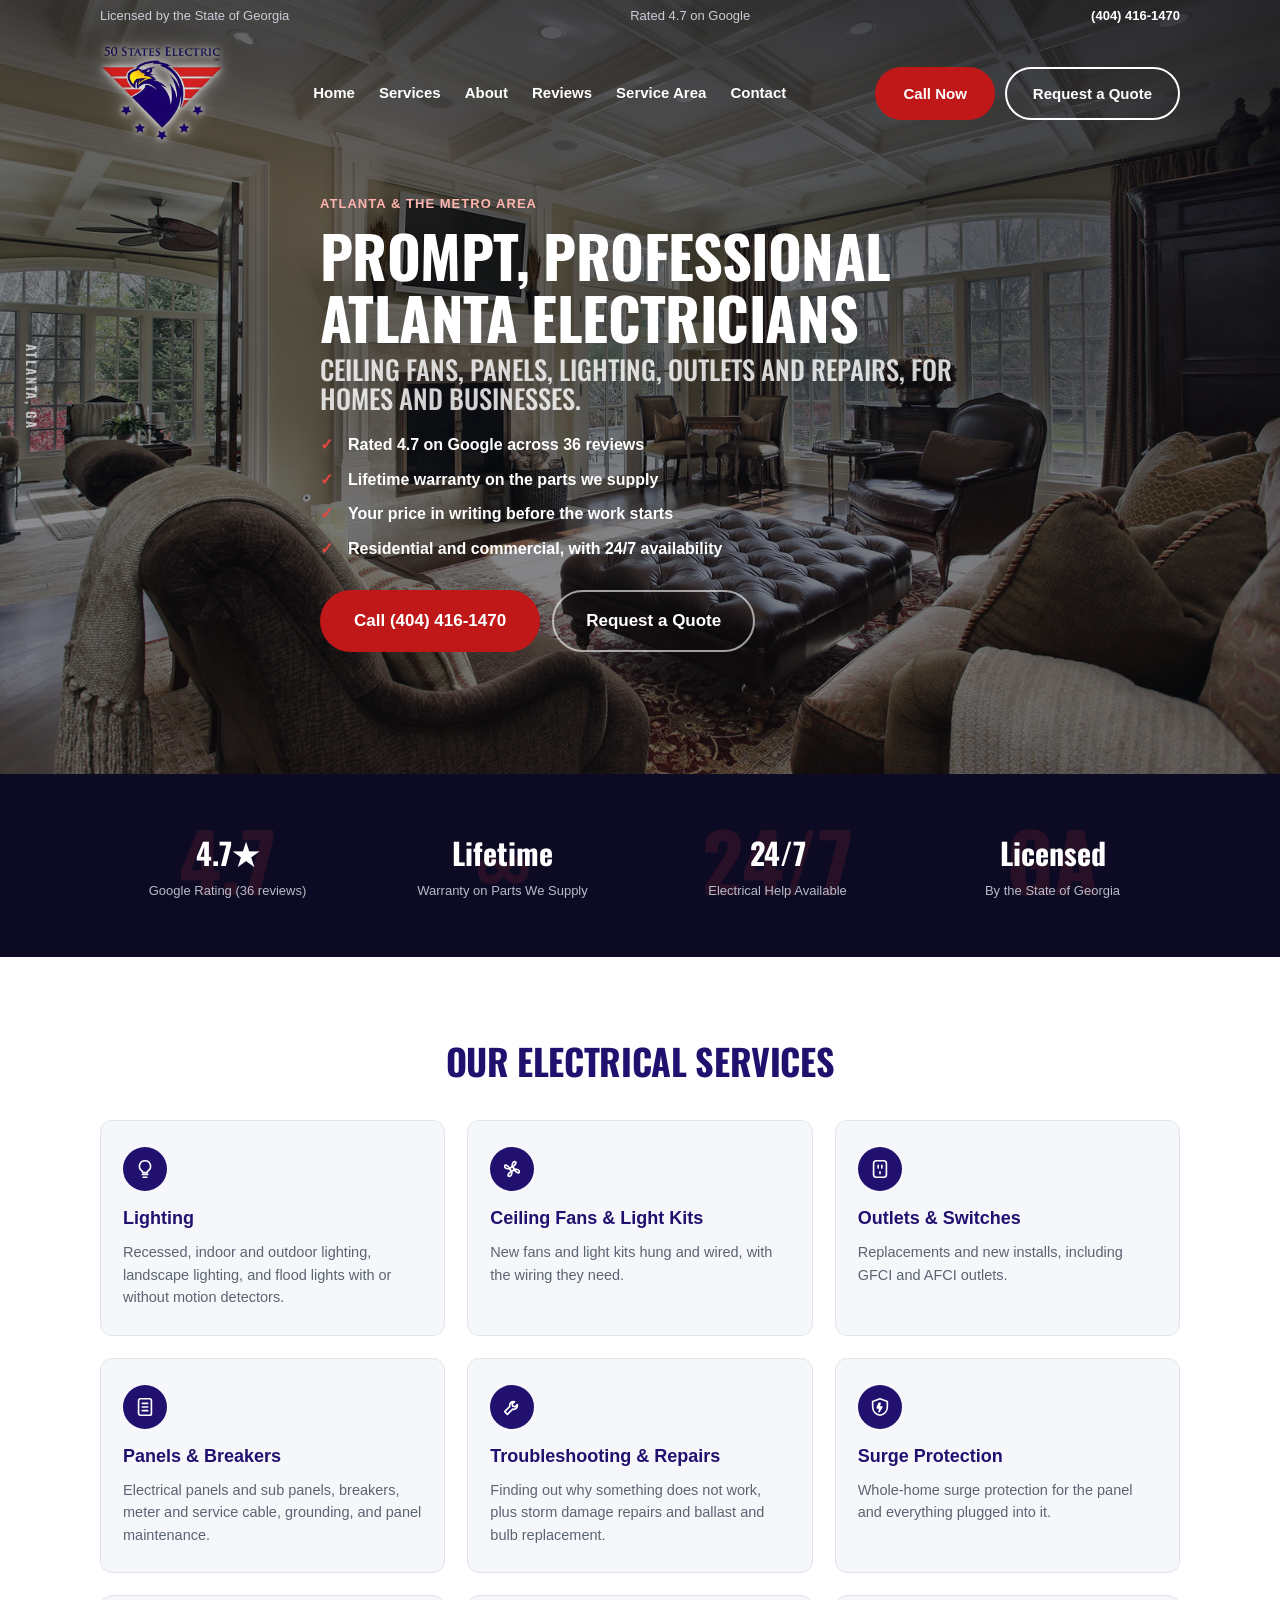
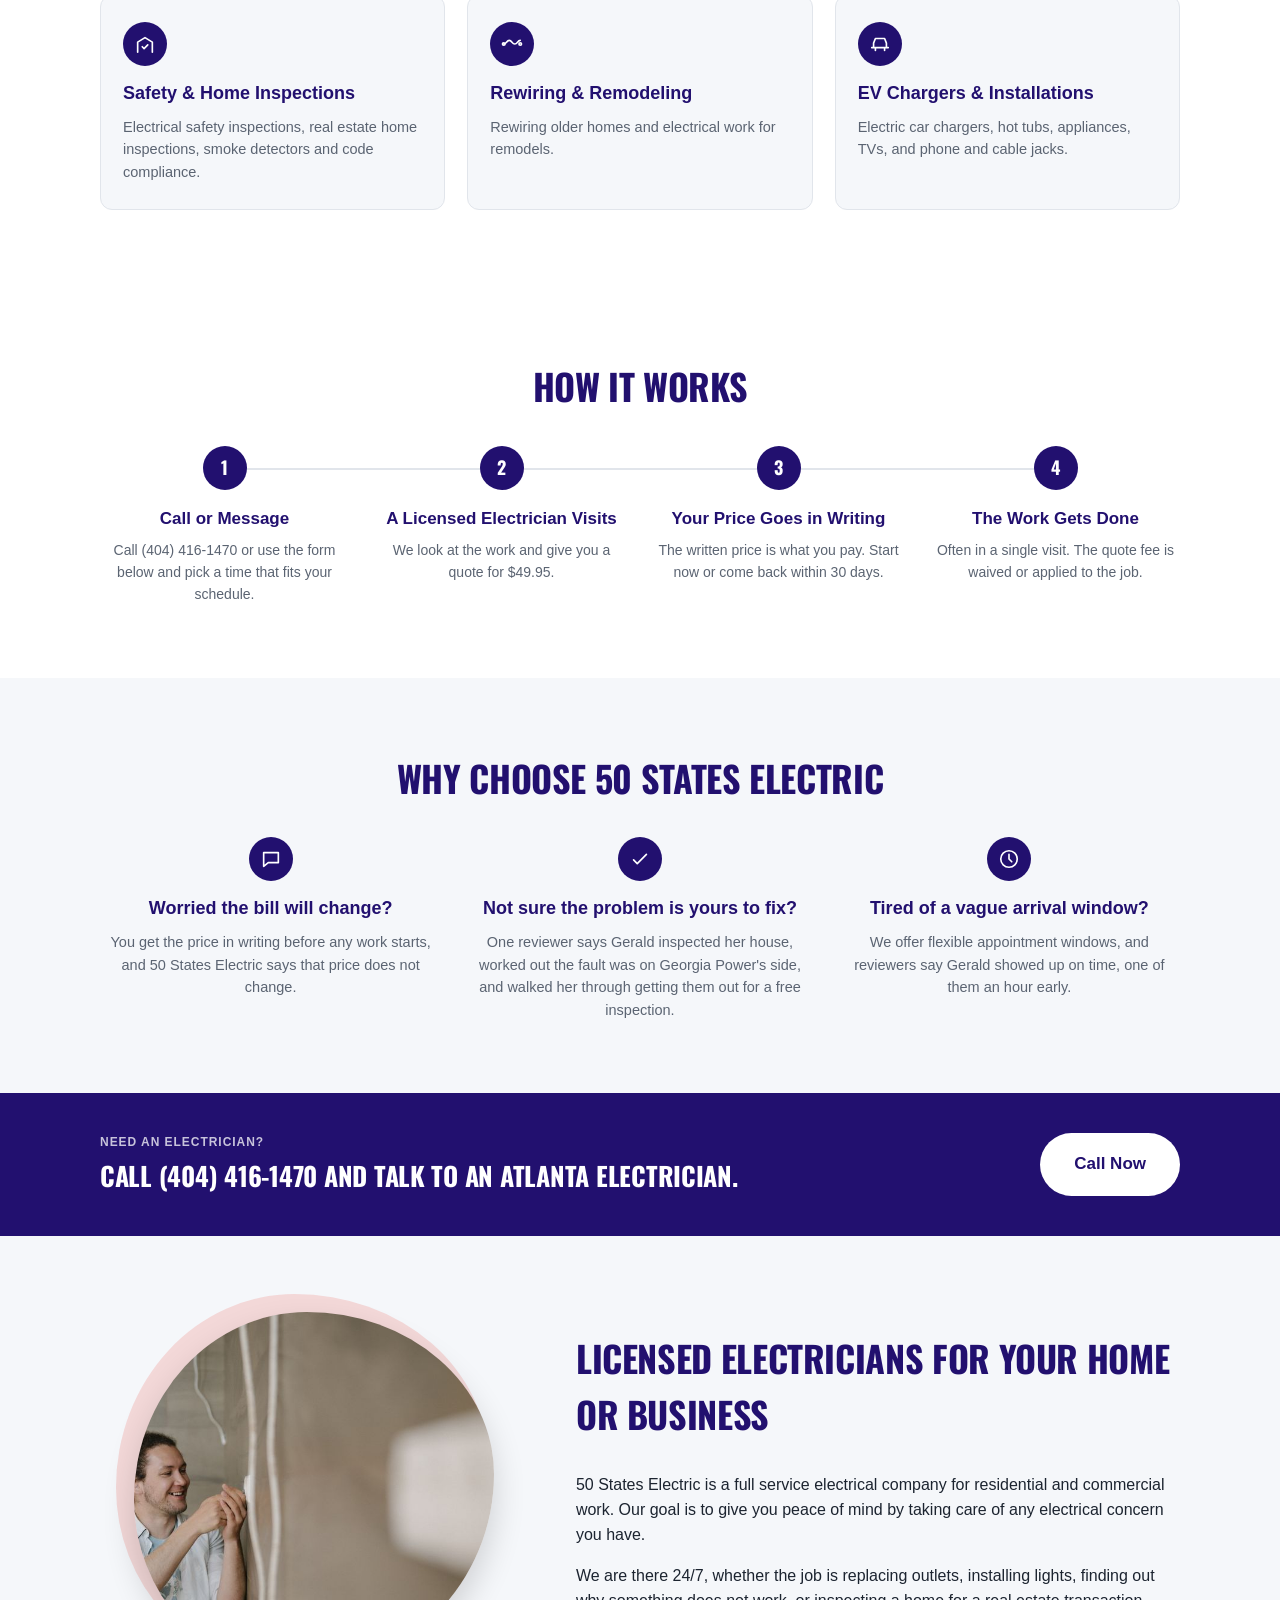
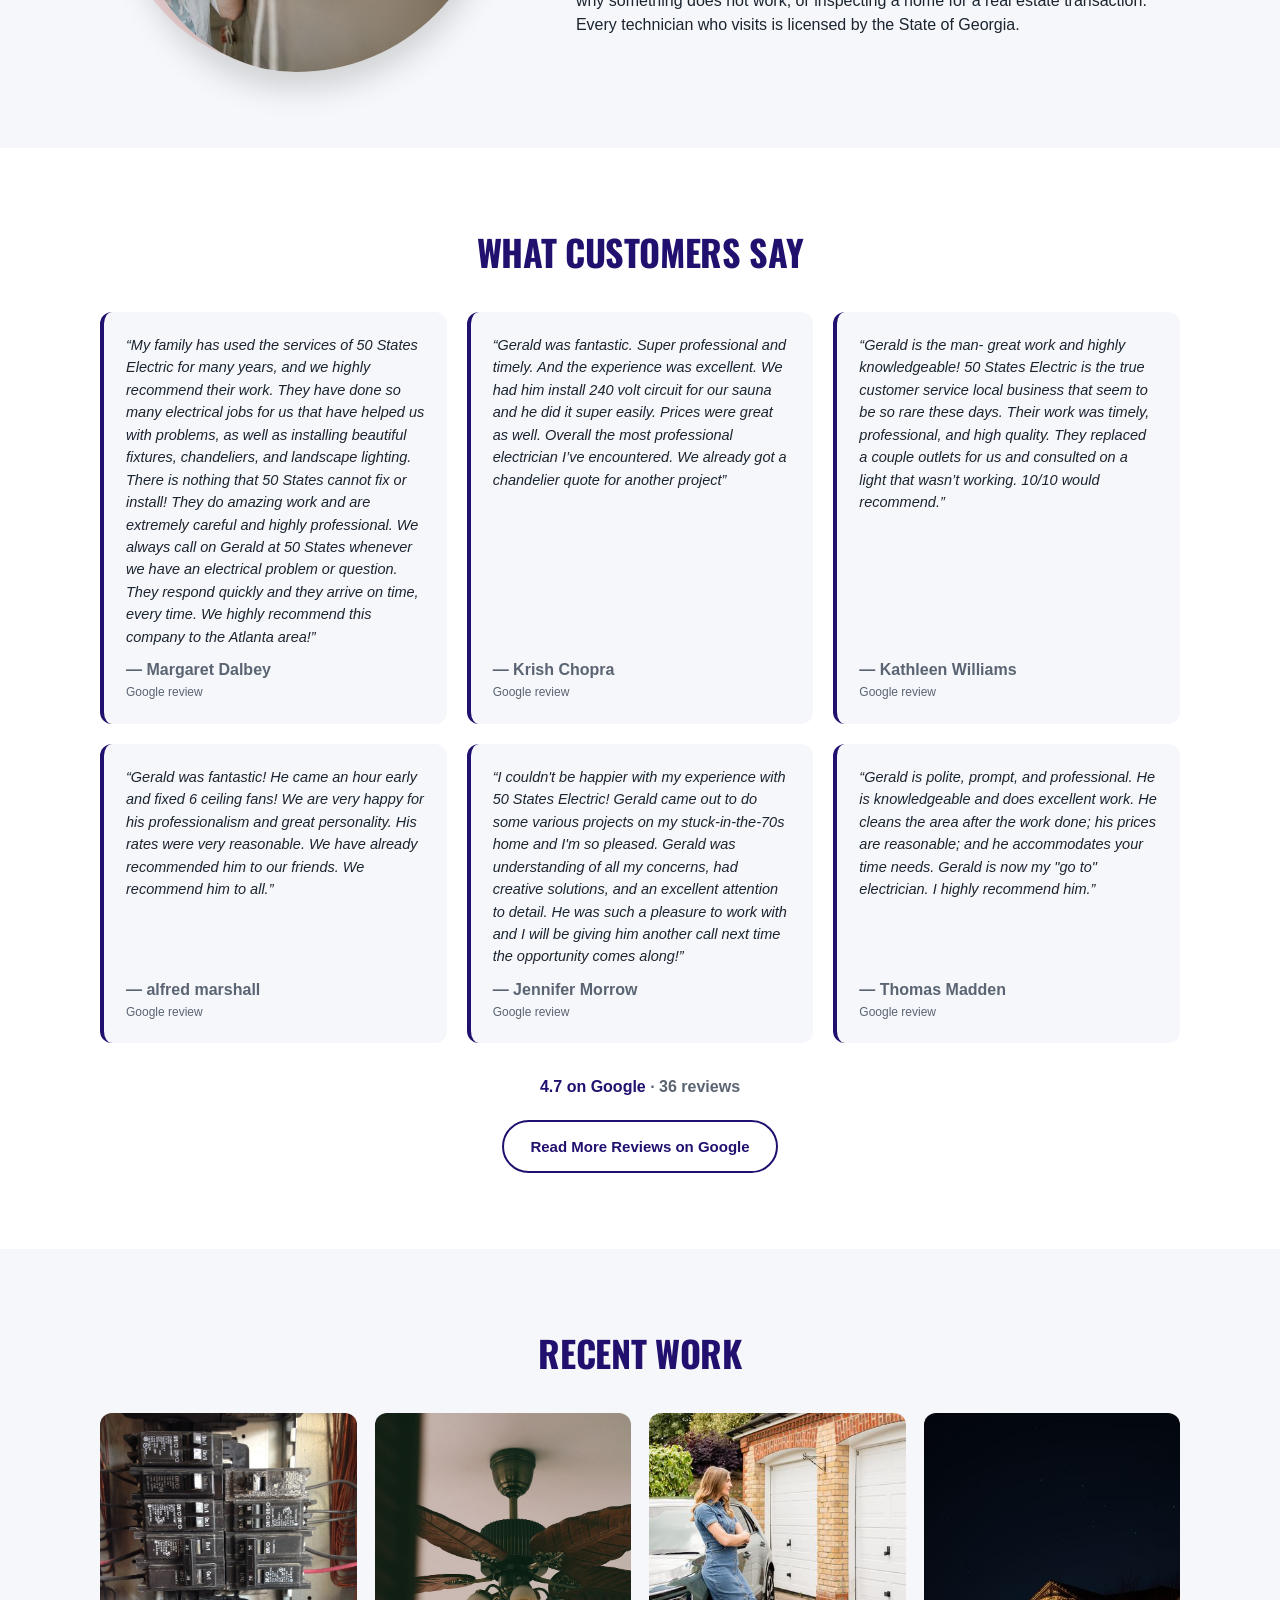
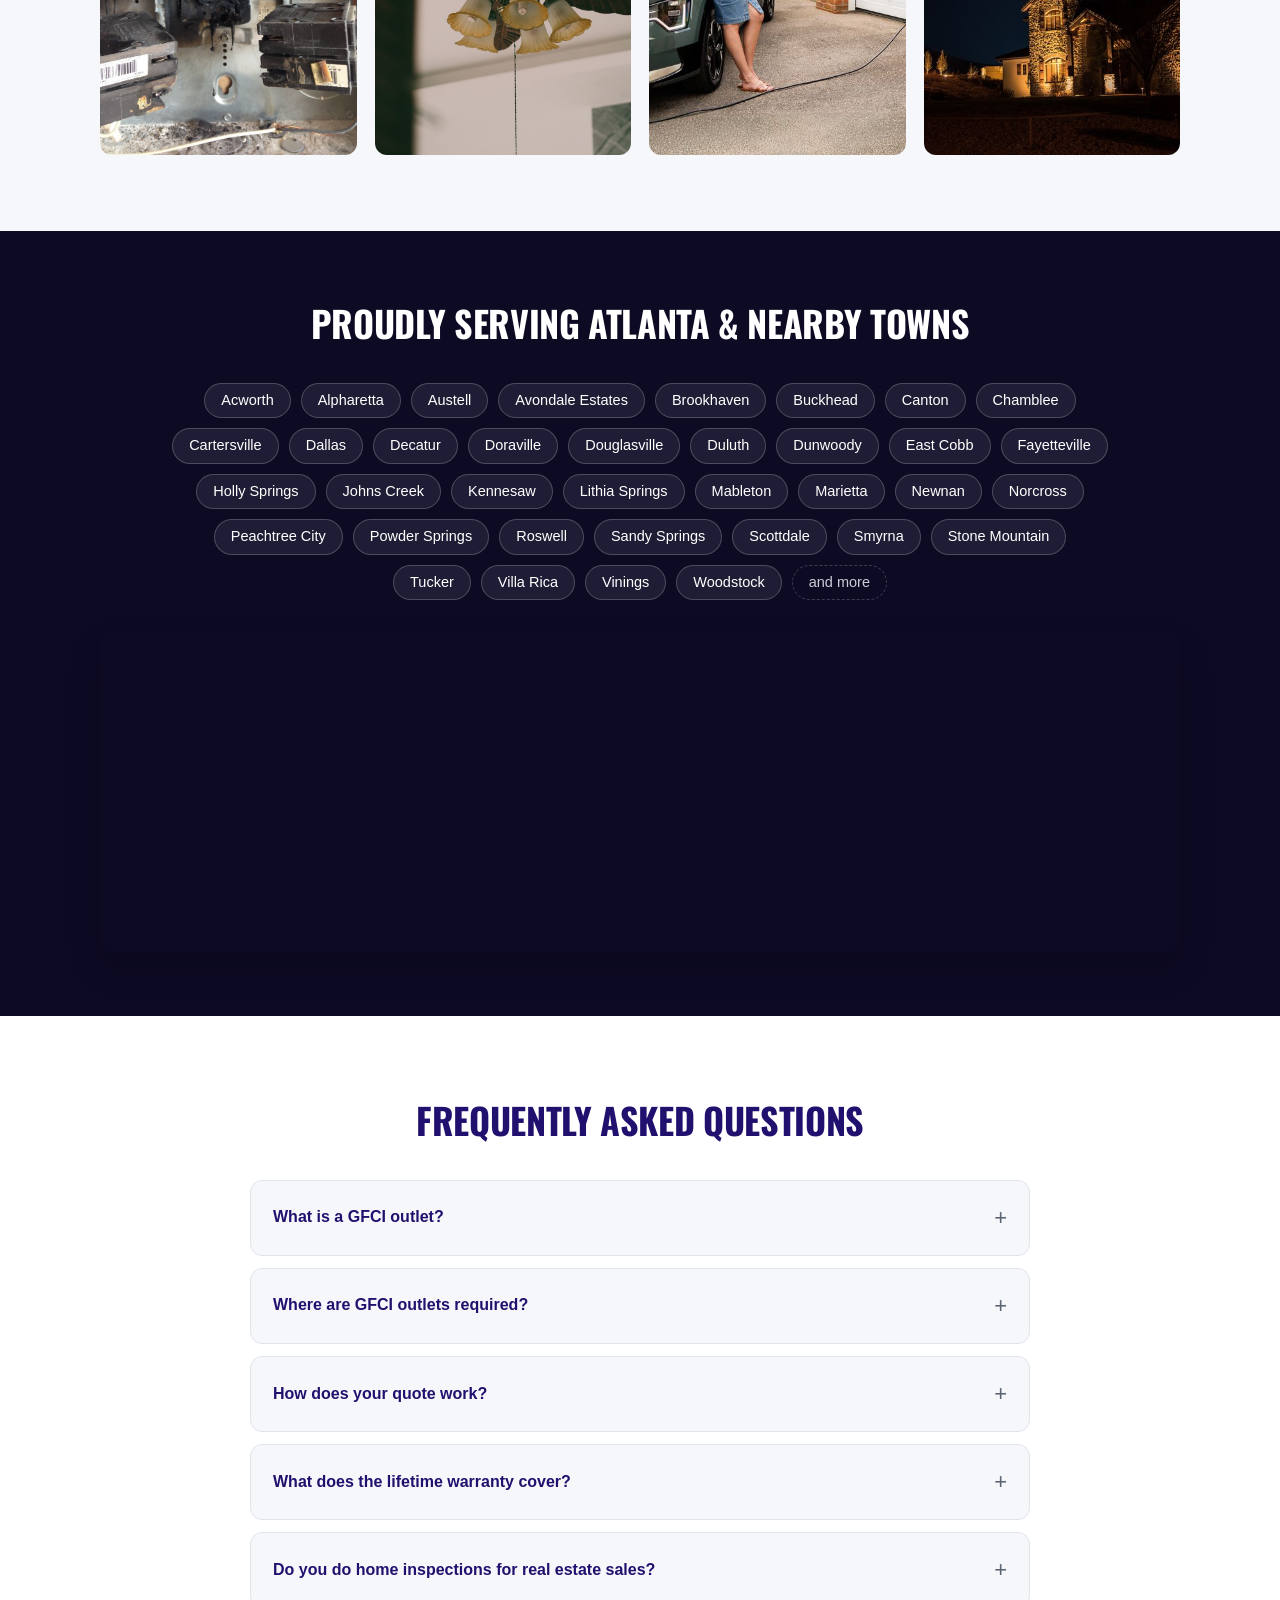
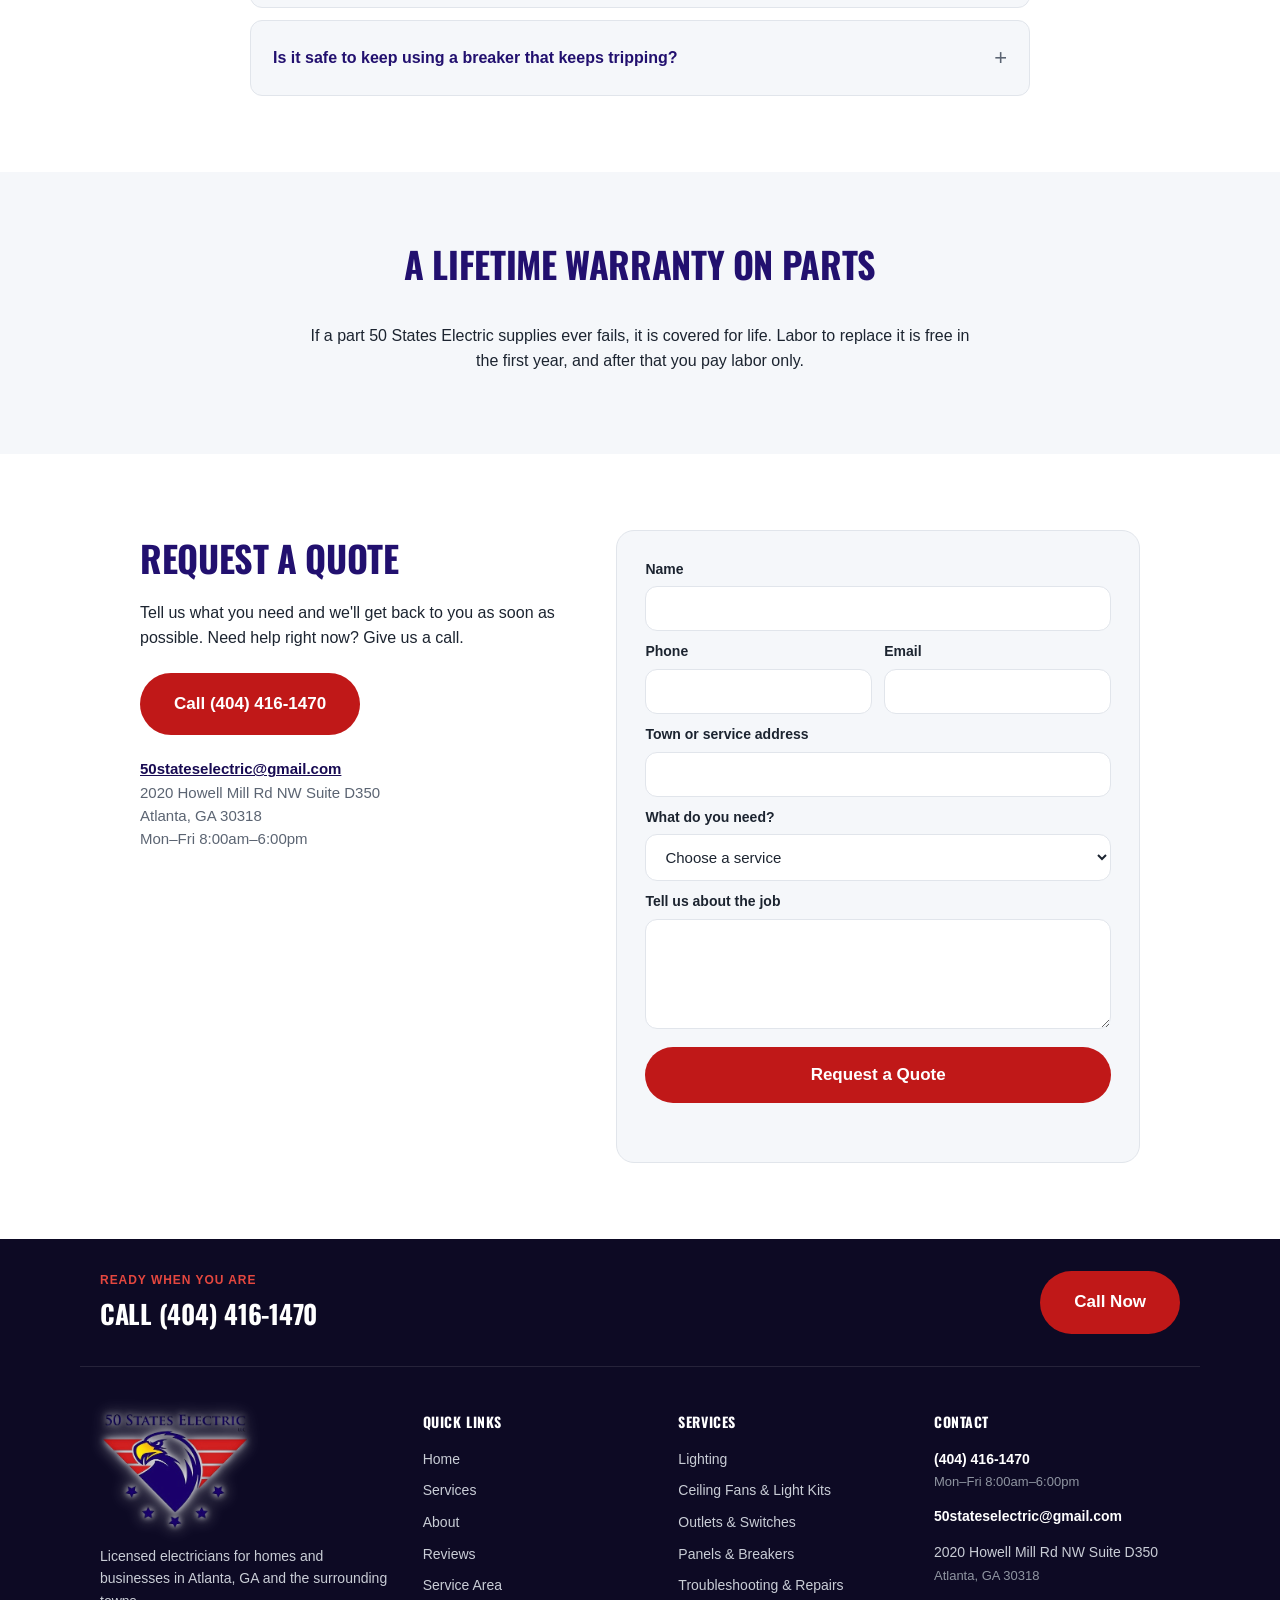
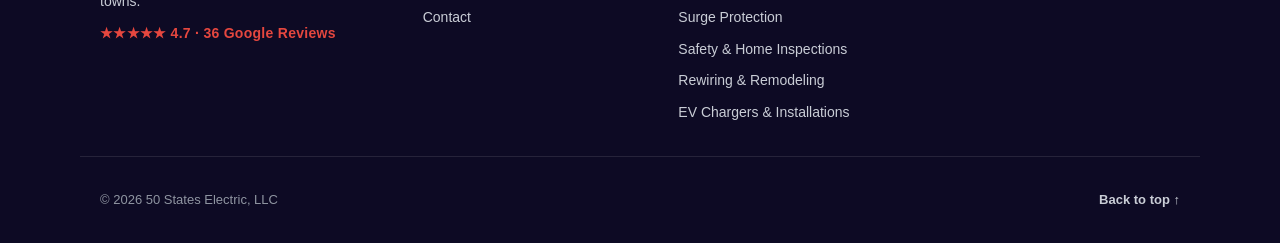
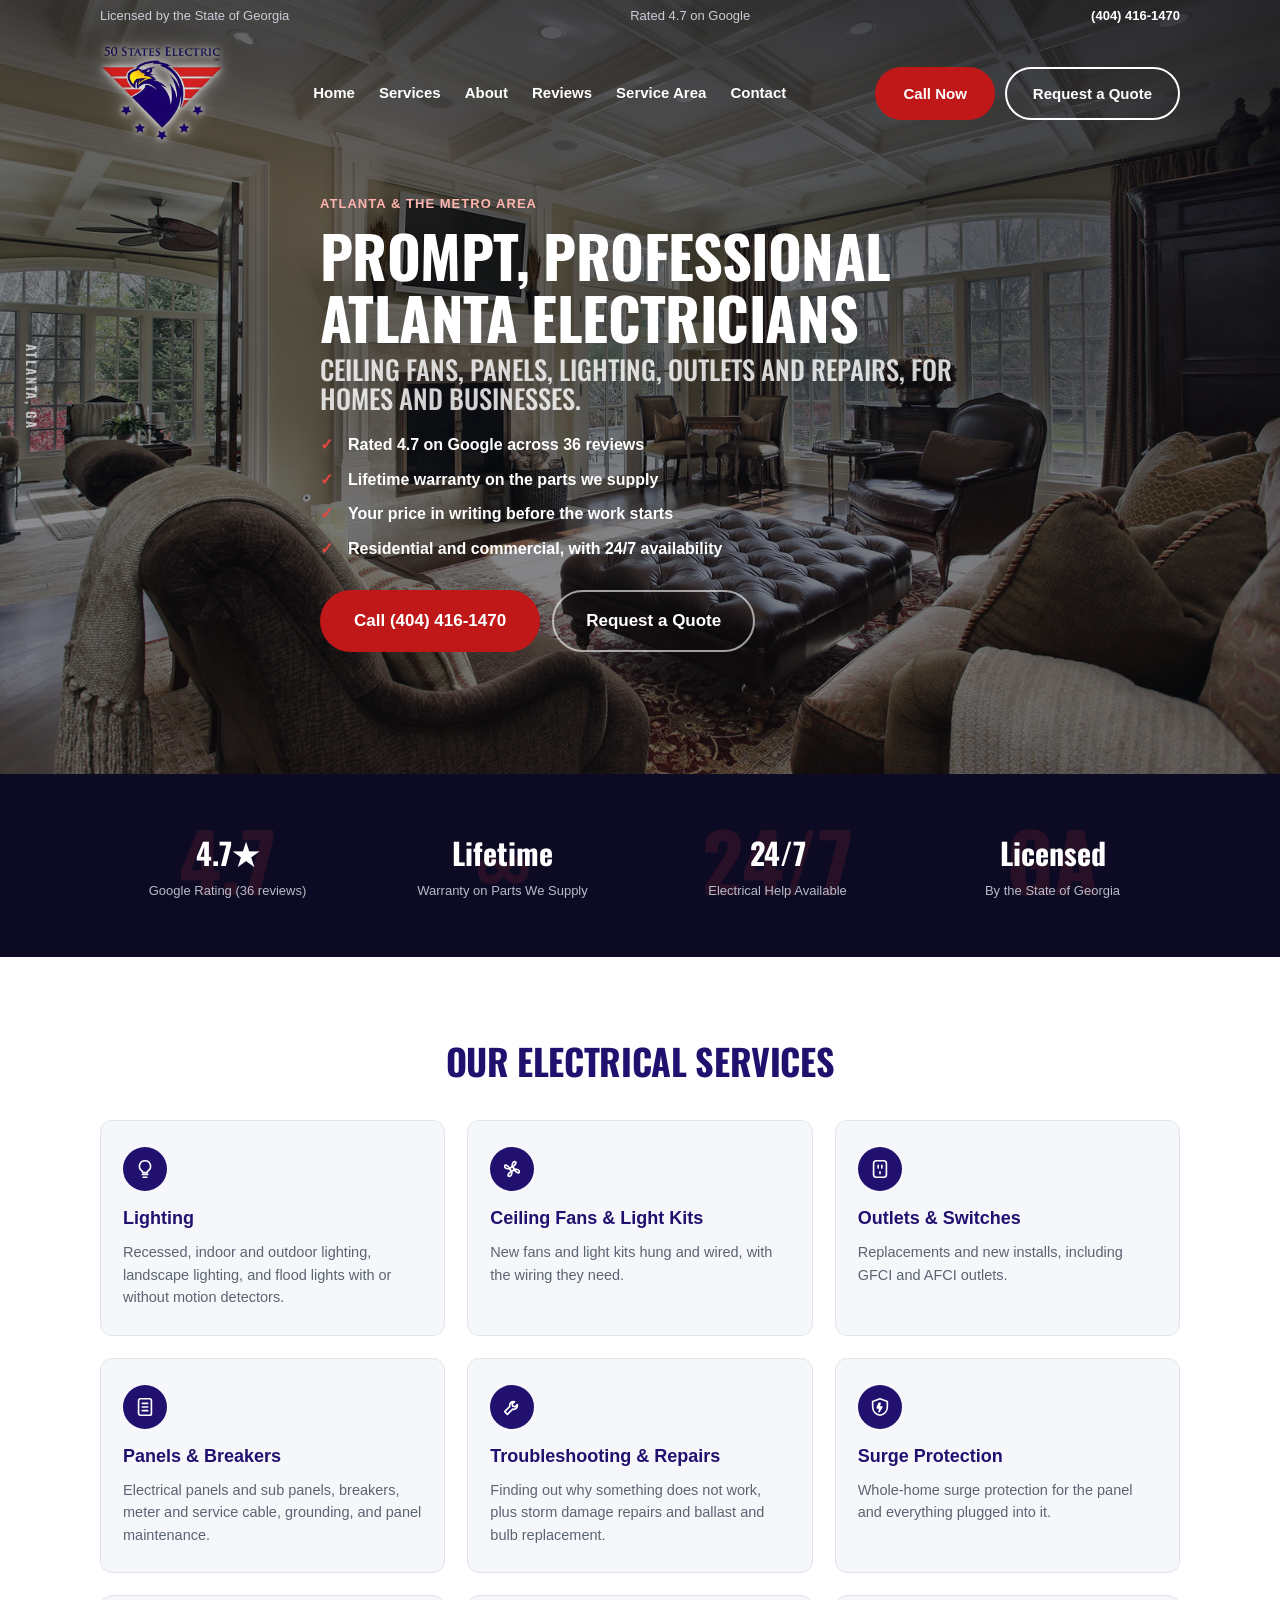
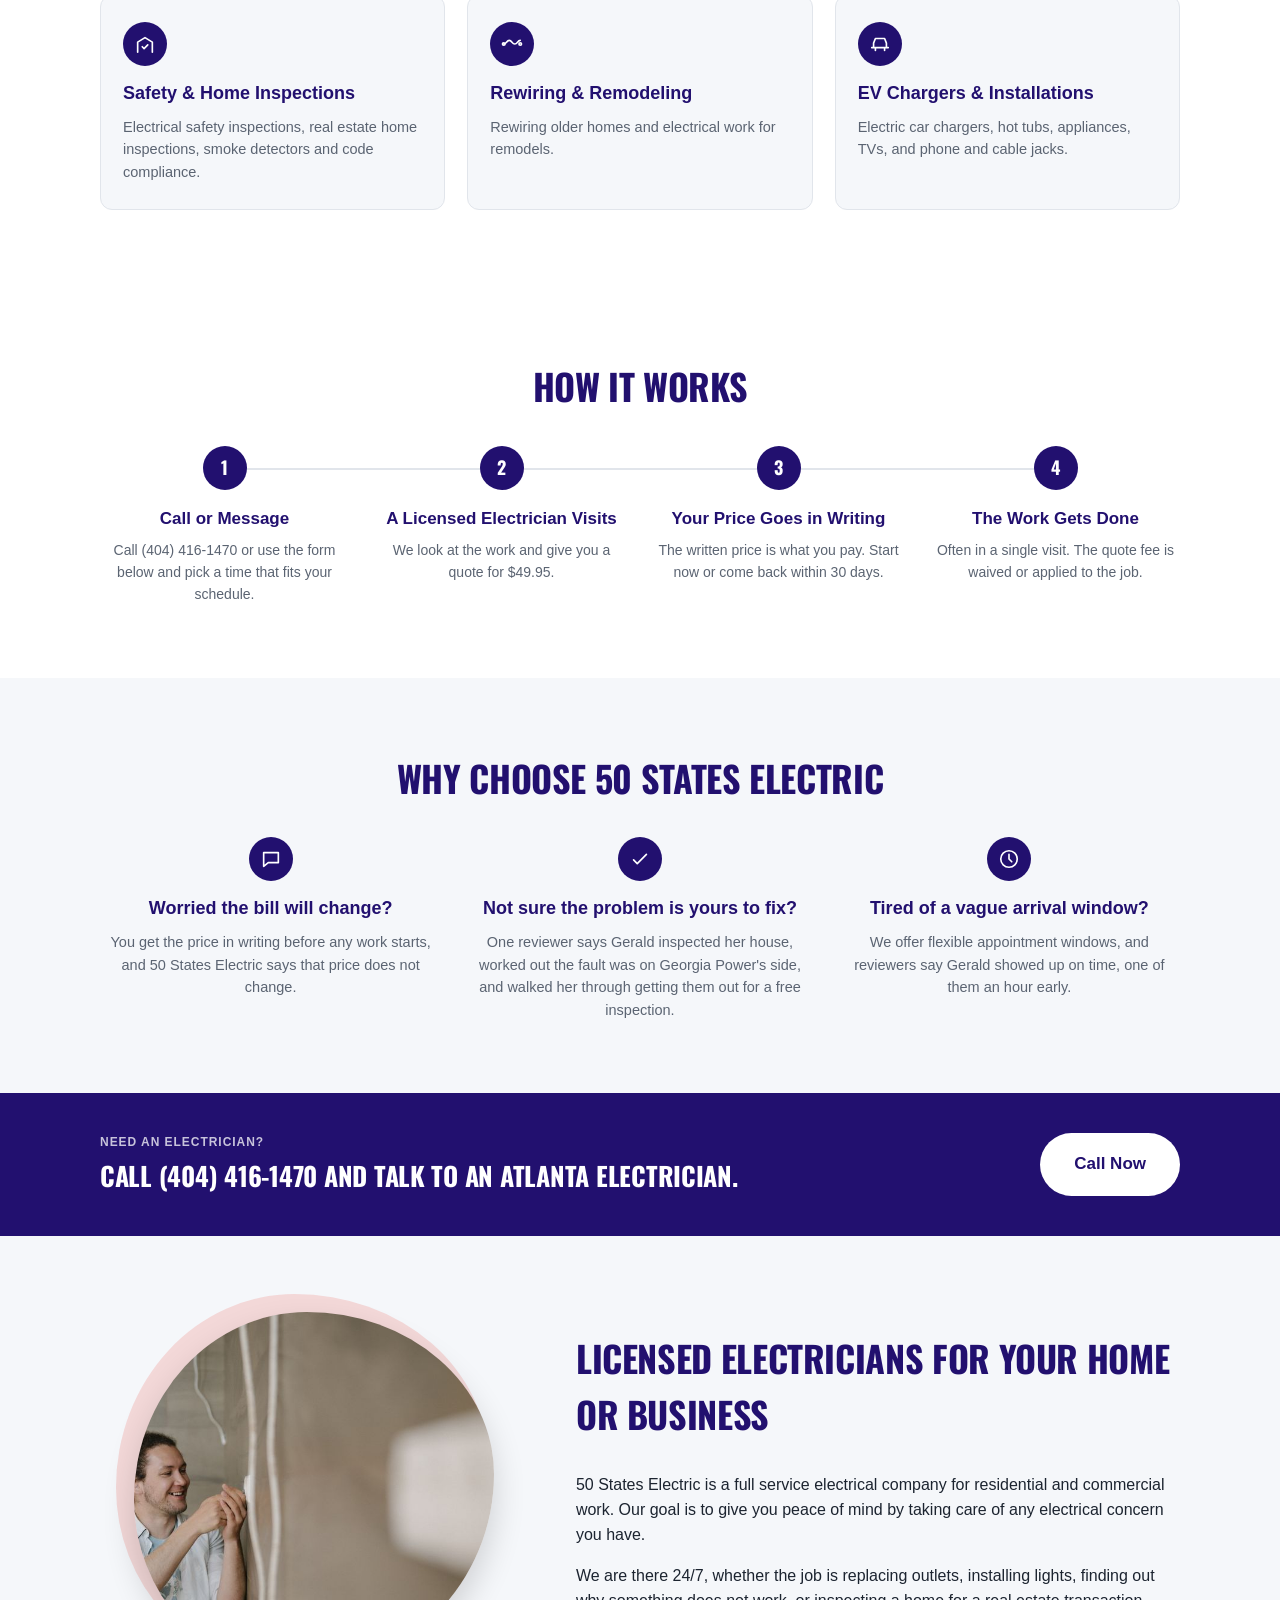
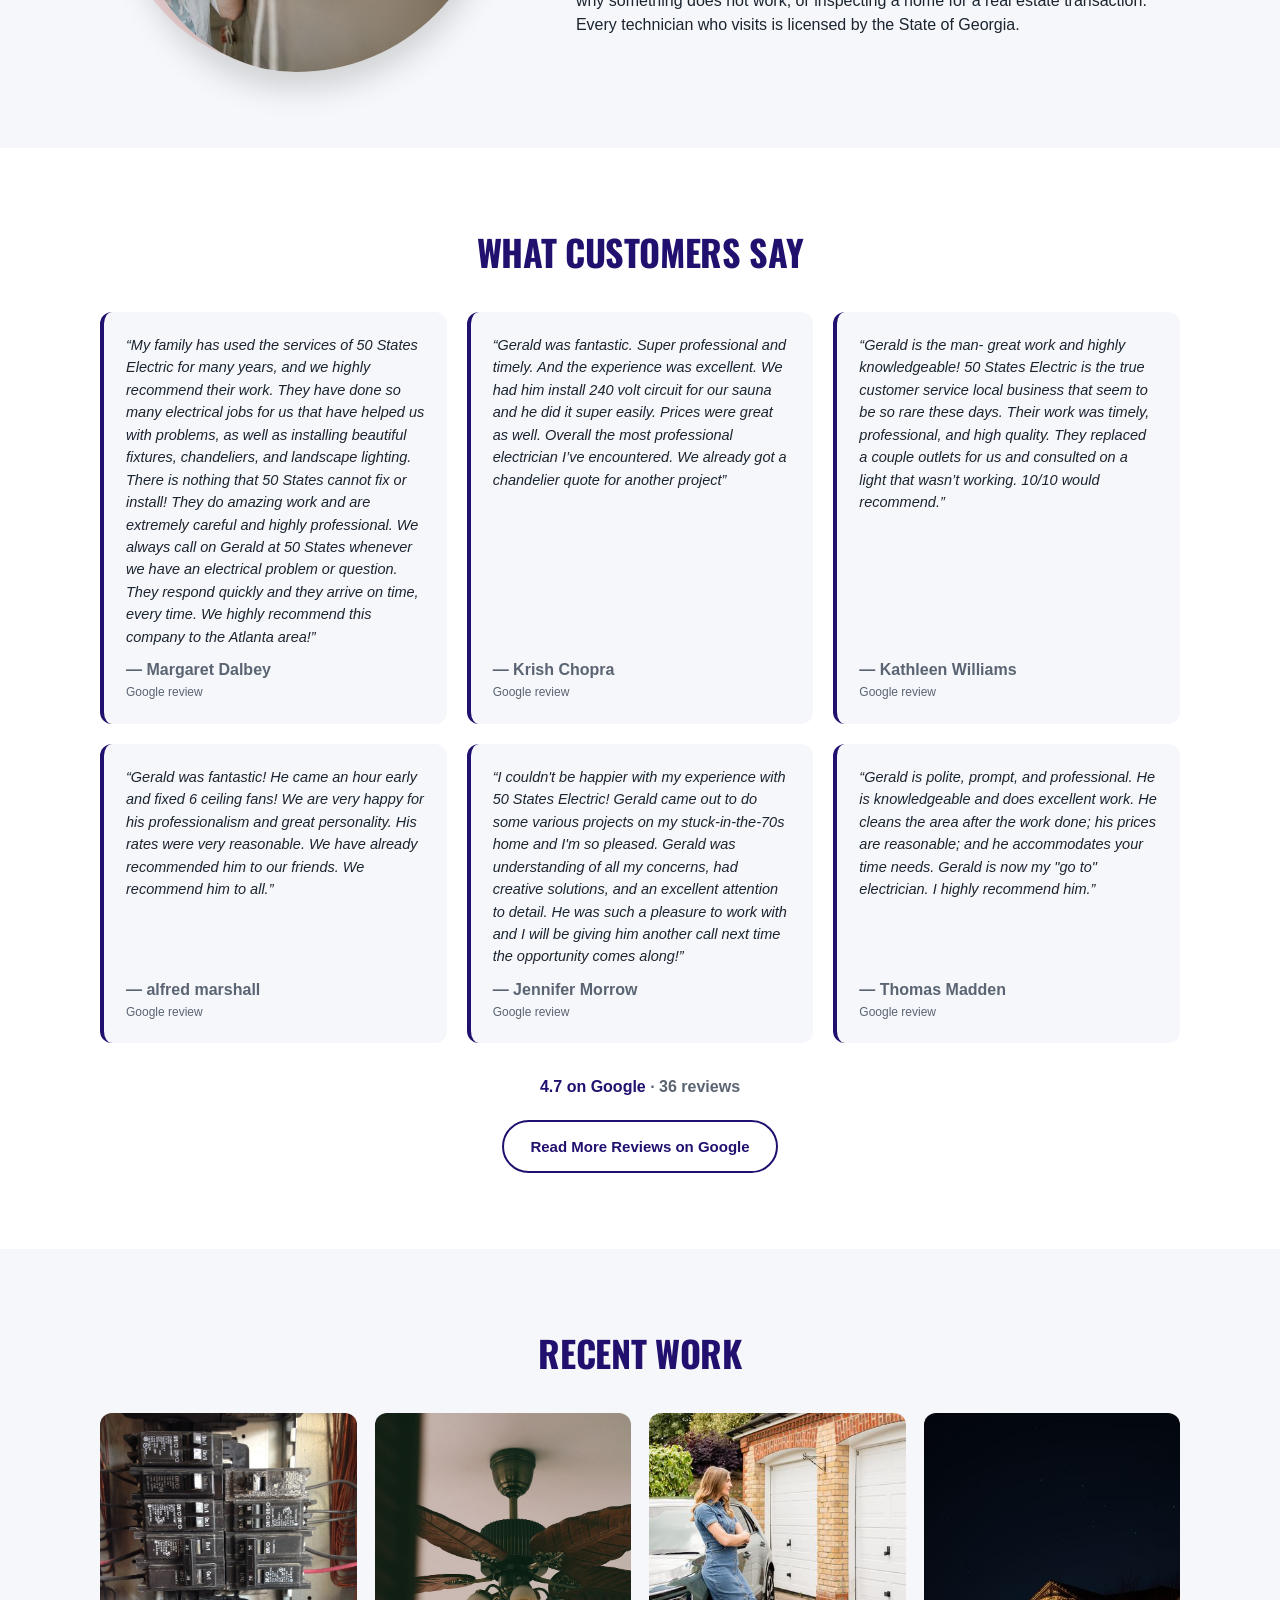
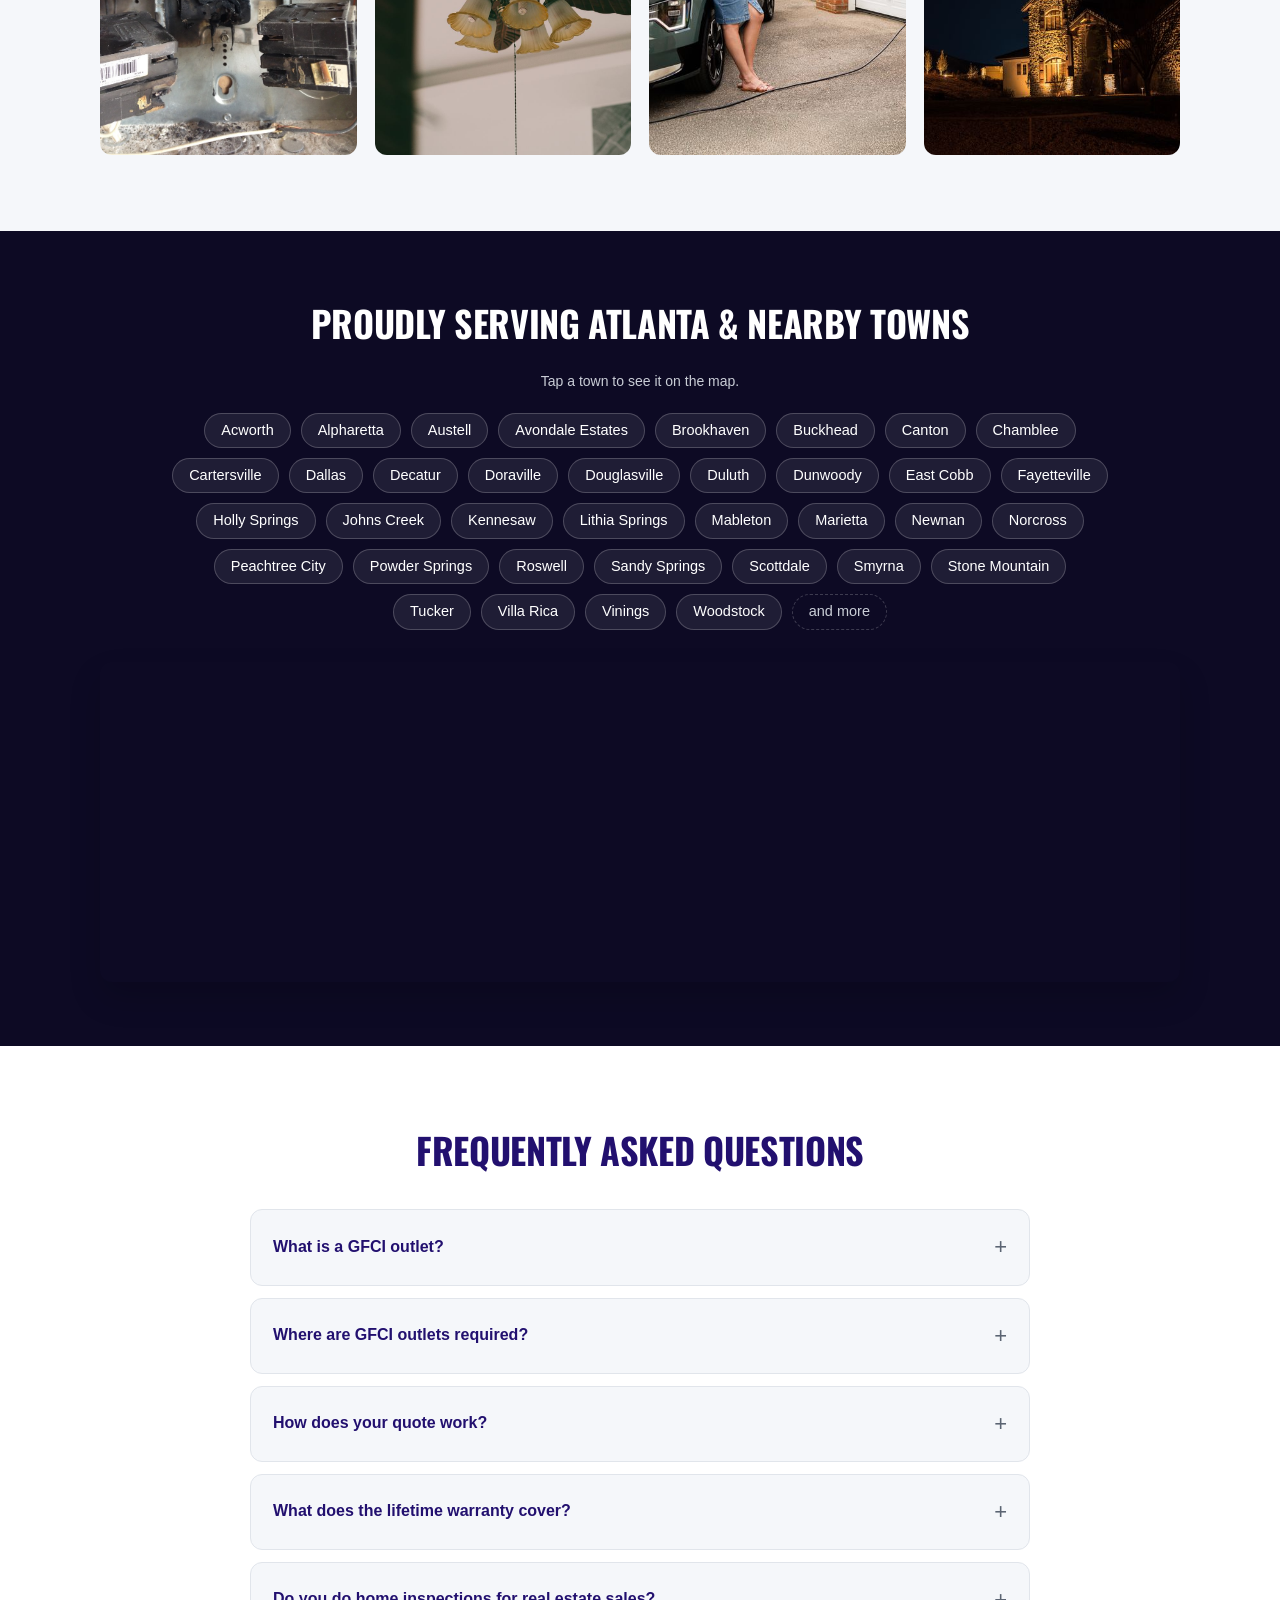
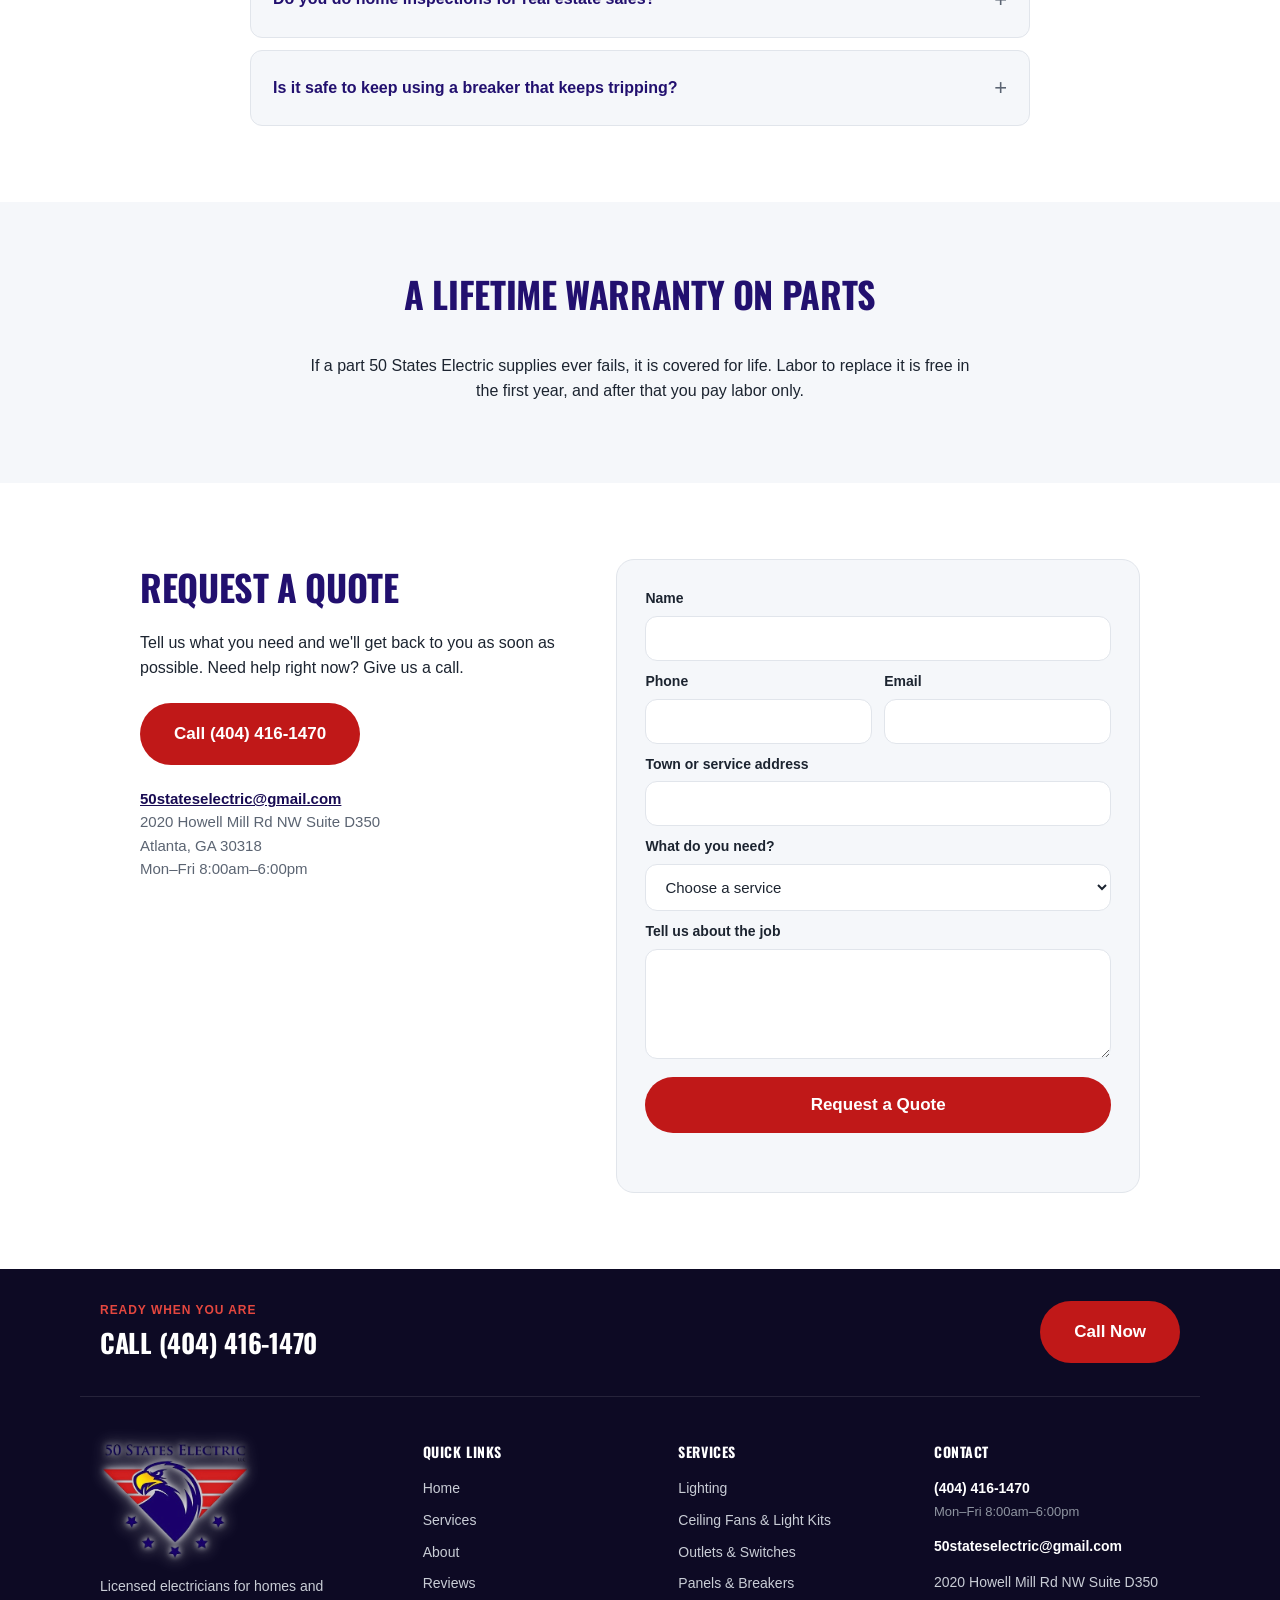
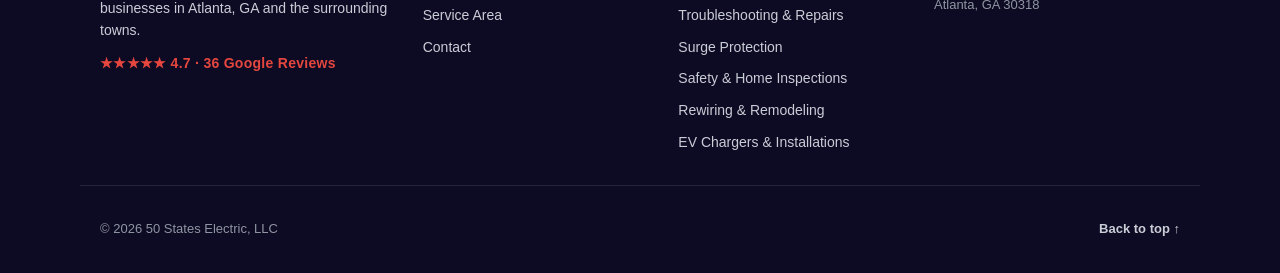
